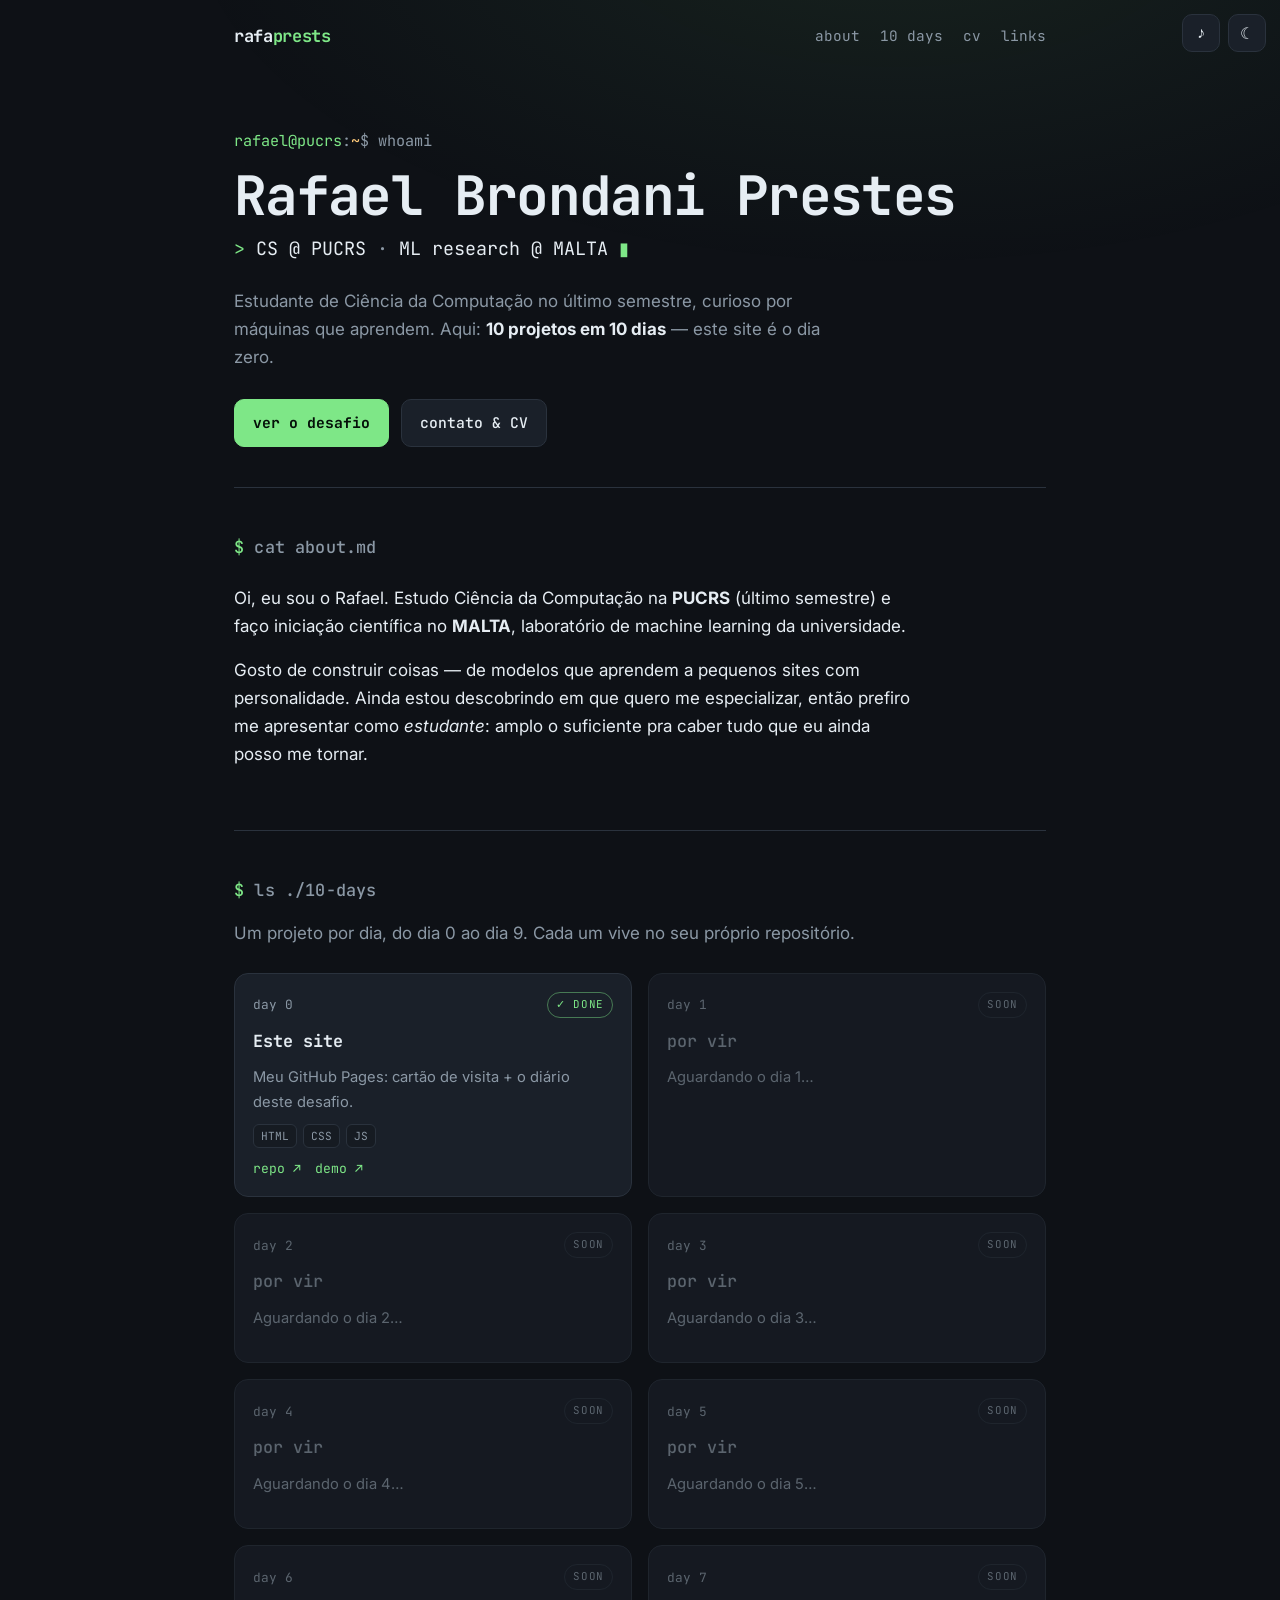
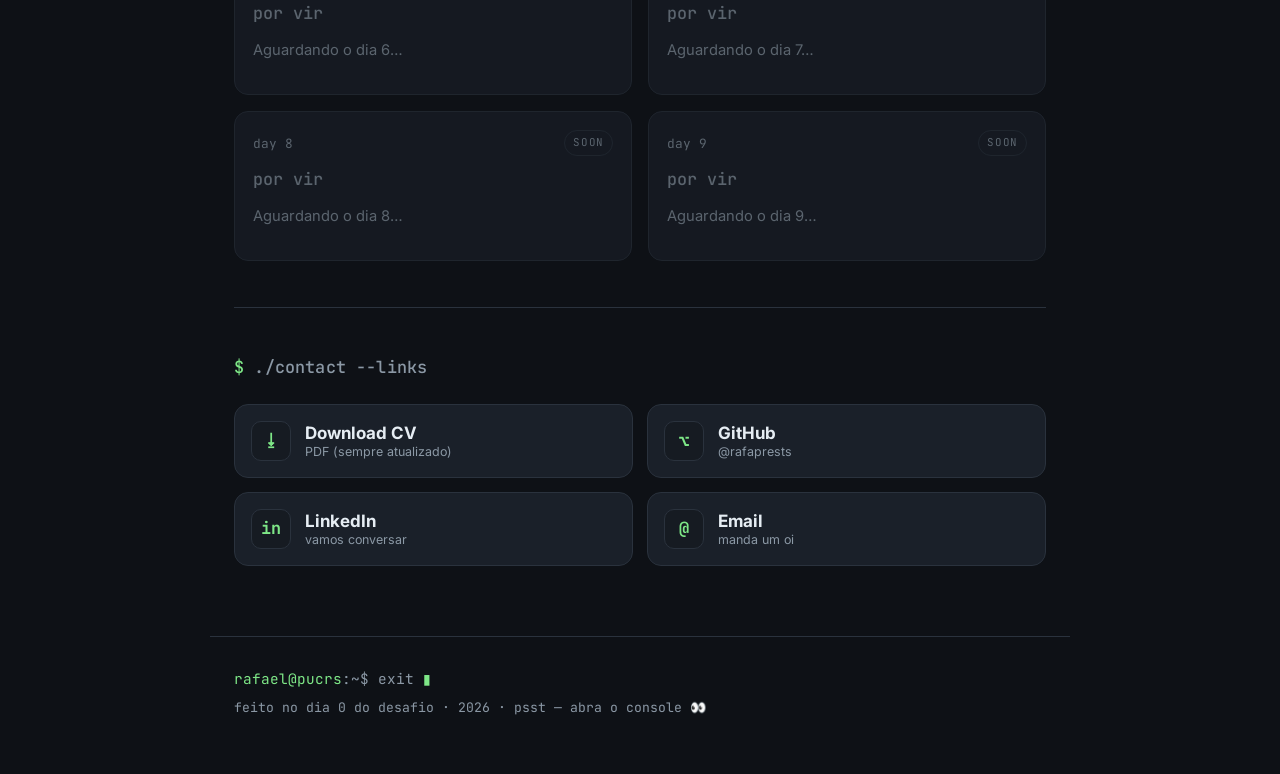
==== index.html @ 8d1d284e "Day 0: personal GitHub Pages site Terminal-cozy × editorial-minimal single-page site: hero, about, t" ====
<!doctype html>
<html lang="en" data-theme="dark">
<head>
  <meta charset="utf-8" />
  <meta name="viewport" content="width=device-width, initial-scale=1" />
  <title>Rafael Brondani Prestes</title>
  <meta name="description" content="Rafael Brondani Prestes — CS student @ PUCRS, ML research @ MALTA. 10 projects in 10 days." />
  <meta name="color-scheme" content="dark light" />

  <!-- Open Graph -->
  <meta property="og:title" content="Rafael Brondani Prestes" />
  <meta property="og:description" content="CS student @ PUCRS · ML research @ MALTA · 10 projects in 10 days." />
  <meta property="og:type" content="website" />

  <link rel="icon" href="assets/favicon.svg" type="image/svg+xml" />

  <!-- Fonts: mono for the terminal soul, Inter for editorial readability -->
  <link rel="preconnect" href="https://fonts.googleapis.com" />
  <link rel="preconnect" href="https://fonts.gstatic.com" crossorigin />
  <link href="https://fonts.googleapis.com/css2?family=Inter:wght@400;500;600&family=JetBrains+Mono:wght@400;500;700&display=swap" rel="stylesheet" />

  <link rel="stylesheet" href="styles.css" />
</head>
<body>
  <!-- floating controls -->
  <div class="controls" aria-hidden="false">
    <button id="sound-toggle" class="ctl" type="button" title="Toggle ambient sound" aria-pressed="false" aria-label="Toggle ambient sound">♪</button>
    <button id="theme-toggle" class="ctl" type="button" title="Toggle theme" aria-label="Toggle light/dark theme">☾</button>
  </div>

  <!-- cursor follower (JS-managed; hidden on touch / reduced-motion) -->
  <div id="cursor-pet" aria-hidden="true"></div>

  <a class="skip-link" href="#main">Skip to content</a>

  <header class="topbar">
    <a href="#top" class="brand">rafa<span class="accent">prests</span></a>
    <nav class="nav" aria-label="Primary">
      <a href="#about">about</a>
      <a href="#days">10&nbsp;days</a>
      <a href="#contact">cv</a>
      <a href="#contact">links</a>
    </nav>
  </header>

  <main id="main">
    <!-- HERO -->
    <section id="top" class="hero">
      <p class="prompt"><span class="accent">rafael@pucrs</span>:<span class="path">~</span>$ whoami</p>
      <h1 class="name">Rafael Brondani Prestes</h1>
      <p class="tagline">
        <span class="accent">&gt;</span> CS @ PUCRS <span class="dim">·</span> ML research @ MALTA
        <span class="caret" aria-hidden="true">▮</span>
      </p>
      <p class="hero-sub">
        Estudante de Ciência da Computação no último semestre, curioso por máquinas que
        aprendem. Aqui: <strong>10 projetos em 10 dias</strong> — este site é o dia zero.
      </p>
      <div class="hero-cta">
        <a class="btn btn-primary" href="#days">ver o desafio</a>
        <a class="btn" href="#contact">contato &amp; CV</a>
      </div>
    </section>

    <!-- ABOUT -->
    <section id="about" class="section">
      <h2 class="section-title"><span class="accent">$</span> cat about.md</h2>
      <div class="about">
        <p>
          Oi, eu sou o Rafael. Estudo Ciência da Computação na <strong>PUCRS</strong> (último
          semestre) e faço iniciação científica no <strong>MALTA</strong>, laboratório de
          machine learning da universidade.
        </p>
        <p>
          Gosto de construir coisas — de modelos que aprendem a pequenos sites com
          personalidade. Ainda estou descobrindo em que quero me especializar, então prefiro
          me apresentar como <em>estudante</em>: amplo o suficiente pra caber tudo que eu ainda
          posso me tornar.
        </p>
      </div>
    </section>

    <!-- 10 DAYS -->
    <section id="days" class="section">
      <h2 class="section-title"><span class="accent">$</span> ls ./10-days</h2>
      <p class="section-lead">
        Um projeto por dia, do dia 0 ao dia 9. Cada um vive no seu próprio repositório.
      </p>
      <ol id="projects-grid" class="grid" aria-label="10 days of projects"></ol>
    </section>

    <!-- CONTACT / CV -->
    <section id="contact" class="section">
      <h2 class="section-title"><span class="accent">$</span> ./contact --links</h2>
      <div class="contact">
        <a class="link-card" id="cv-link" href="#" target="_blank" rel="noopener">
          <span class="link-ico">⭳</span>
          <span class="link-text"><strong>Download CV</strong><small>PDF (sempre atualizado)</small></span>
        </a>
        <a class="link-card" href="https://github.com/rafaprests" target="_blank" rel="noopener">
          <span class="link-ico">⌥</span>
          <span class="link-text"><strong>GitHub</strong><small>@rafaprests</small></span>
        </a>
        <a class="link-card" id="linkedin-link" href="#" target="_blank" rel="noopener">
          <span class="link-ico">in</span>
          <span class="link-text"><strong>LinkedIn</strong><small>vamos conversar</small></span>
        </a>
        <a class="link-card" id="email-link" href="#">
          <span class="link-ico">@</span>
          <span class="link-text"><strong>Email</strong><small>manda um oi</small></span>
        </a>
      </div>
    </section>
  </main>

  <footer class="footer">
    <p><span class="accent">rafael@pucrs</span>:~$ <span class="dim">exit</span> <span class="caret" aria-hidden="true">▮</span></p>
    <p class="dim small">feito no dia 0 do desafio · <span id="year"></span> · psst — abra o console 👀</p>
  </footer>

  <audio id="ambient" loop preload="none">
    <!-- placeholder: coloque sua trilha em assets/ambient.mp3 -->
    <source src="assets/ambient.mp3" type="audio/mpeg" />
  </audio>

  <script src="projects.js"></script>
  <script src="main.js"></script>
</body>
</html>
---- styles.css ----
/* =========================================================================
   Rafael Brondani Prestes — personal site
   Direção: terminal cozy × editorial minimal
   ========================================================================= */

:root {
  /* dark theme (default) */
  --bg:        #0e1116;   /* charcoal, não preto puro */
  --bg-soft:   #161b22;
  --surface:   #1a2029;
  --border:    #2a323d;
  --text:      #e6edf3;
  --text-dim:  #8b98a5;
  --accent:    #7ee787;   /* verde terminal */
  --accent-2:  #ffca7a;   /* âmbar, usado com parcimônia */
  --shadow:    0 1px 0 rgba(255,255,255,.02), 0 12px 40px rgba(0,0,0,.35);

  --mono: "JetBrains Mono", ui-monospace, SFMono-Regular, Menlo, Consolas, monospace;
  --sans: "Inter", system-ui, -apple-system, Segoe UI, Roboto, sans-serif;

  --maxw: 860px;
  --radius: 14px;
}

:root[data-theme="light"] {
  --bg:        #f7f8f5;
  --bg-soft:   #ffffff;
  --surface:   #ffffff;
  --border:    #e3e6df;
  --text:      #1a2029;
  --text-dim:  #667085;
  --accent:    #1f9d55;
  --accent-2:  #b26a00;
  --shadow:    0 1px 0 rgba(0,0,0,.02), 0 10px 30px rgba(20,30,20,.08);
}

* { box-sizing: border-box; }

html { scroll-behavior: smooth; }

body {
  margin: 0;
  background: var(--bg);
  color: var(--text);
  font-family: var(--sans);
  font-size: 17px;
  line-height: 1.65;
  -webkit-font-smoothing: antialiased;
  text-rendering: optimizeLegibility;
  cursor: auto;
}

/* subtle scanline/grain vibe via radial glow, super soft */
body::before {
  content: "";
  position: fixed;
  inset: 0;
  pointer-events: none;
  background:
    radial-gradient(1200px 600px at 70% -10%, color-mix(in srgb, var(--accent) 8%, transparent), transparent 60%);
  z-index: 0;
}

a { color: inherit; text-decoration: none; }

.accent { color: var(--accent); }
.dim    { color: var(--text-dim); }
.small  { font-size: .82rem; }

/* ---------- skip link ---------- */
.skip-link {
  position: absolute; left: -9999px; top: 0;
  background: var(--accent); color: #041008;
  padding: .5rem .9rem; border-radius: 0 0 8px 0; z-index: 100;
  font-family: var(--mono); font-weight: 700;
}
.skip-link:focus { left: 0; }

/* ---------- floating controls ---------- */
.controls {
  position: fixed; top: 14px; right: 14px; z-index: 50;
  display: flex; gap: 8px;
}
.ctl {
  width: 38px; height: 38px;
  display: grid; place-items: center;
  background: var(--surface); color: var(--text);
  border: 1px solid var(--border); border-radius: 10px;
  font-size: 1rem; cursor: pointer;
  transition: transform .15s ease, border-color .15s ease, color .15s ease;
}
.ctl:hover { transform: translateY(-2px); border-color: var(--accent); color: var(--accent); }
.ctl[aria-pressed="true"] { color: var(--accent); border-color: var(--accent); }

/* ---------- cursor follower ---------- */
#cursor-pet {
  position: fixed; top: 0; left: 0; z-index: 40;
  pointer-events: none;
  font-family: var(--mono); font-weight: 700; font-size: 20px;
  color: var(--accent);
  transform: translate(-50%, -50%);
  opacity: 0;                 /* revealed by JS once it has a position */
  transition: opacity .3s ease;
  will-change: transform;
}
#cursor-pet::after { content: "▮"; animation: blink 1.05s steps(1) infinite; }

@keyframes blink { 50% { opacity: 0; } }

/* ---------- layout ---------- */
.topbar, main, .footer { position: relative; z-index: 1; }

.topbar {
  max-width: var(--maxw); margin: 0 auto;
  display: flex; align-items: center; justify-content: space-between;
  gap: 1rem; padding: 22px 24px;
}
.brand { font-family: var(--mono); font-weight: 700; letter-spacing: -.02em; }
.nav { display: flex; gap: 20px; font-family: var(--mono); font-size: .9rem; }
.nav a { color: var(--text-dim); transition: color .15s ease; }
.nav a:hover { color: var(--accent); }

main { max-width: var(--maxw); margin: 0 auto; padding: 0 24px; }

/* ---------- hero ---------- */
.hero { padding: 56px 0 40px; }
.prompt { font-family: var(--mono); color: var(--text-dim); margin: 0 0 14px; font-size: .95rem; }
.path { color: var(--accent-2); }
.name {
  font-family: var(--mono); font-weight: 700;
  font-size: clamp(2.1rem, 6vw, 3.4rem);
  line-height: 1.05; letter-spacing: -.03em; margin: 0 0 10px;
}
.tagline { font-family: var(--mono); font-size: clamp(1rem, 2.4vw, 1.15rem); margin: 0 0 22px; color: var(--text); }
.caret { color: var(--accent); animation: blink 1.05s steps(1) infinite; }
.hero-sub { max-width: 56ch; color: var(--text-dim); margin: 0 0 28px; }
.hero-sub strong { color: var(--text); }

.hero-cta { display: flex; gap: 12px; flex-wrap: wrap; }
.btn {
  font-family: var(--mono); font-size: .92rem; font-weight: 500;
  padding: 11px 18px; border-radius: 10px;
  border: 1px solid var(--border); background: var(--surface); color: var(--text);
  transition: transform .15s ease, border-color .15s ease, background .15s ease;
}
.btn:hover { transform: translateY(-2px); border-color: var(--accent); }
.btn-primary {
  background: var(--accent); color: #041008; border-color: var(--accent); font-weight: 700;
}
.btn-primary:hover { filter: brightness(1.05); }

/* ---------- sections ---------- */
.section { padding: 46px 0; border-top: 1px solid var(--border); }
.section-title {
  font-family: var(--mono); font-size: 1.05rem; font-weight: 500;
  color: var(--text-dim); margin: 0 0 22px; letter-spacing: .01em;
}
.section-lead { color: var(--text-dim); margin: -8px 0 26px; max-width: 60ch; }
.about { max-width: 62ch; }
.about p { margin: 0 0 16px; }
.about strong { color: var(--text); }

/* ---------- 10 days grid ---------- */
.grid {
  list-style: none; margin: 0; padding: 0;
  display: grid; gap: 16px;
  grid-template-columns: repeat(2, 1fr);
}
.card {
  background: var(--surface); border: 1px solid var(--border);
  border-radius: var(--radius); padding: 18px 18px 16px;
  display: flex; flex-direction: column; gap: 10px; min-height: 150px;
  transition: transform .18s ease, border-color .18s ease, box-shadow .18s ease;
}
.card:hover { transform: translateY(-3px); border-color: color-mix(in srgb, var(--accent) 60%, var(--border)); box-shadow: var(--shadow); }
.card.is-soon { opacity: .62; }

.card-head { display: flex; align-items: center; justify-content: space-between; gap: 8px; }
.card-day { font-family: var(--mono); font-size: .8rem; color: var(--text-dim); }
.badge {
  font-family: var(--mono); font-size: .68rem; text-transform: uppercase;
  letter-spacing: .06em; padding: 3px 8px; border-radius: 999px;
  border: 1px solid var(--border); color: var(--text-dim);
}
.badge.done { color: var(--accent);   border-color: color-mix(in srgb, var(--accent) 45%, transparent); }
.badge.wip  { color: var(--accent-2); border-color: color-mix(in srgb, var(--accent-2) 45%, transparent); }

.card-title { font-family: var(--mono); font-weight: 700; font-size: 1.05rem; margin: 0; }
.card-title.muted { color: var(--text-dim); font-weight: 500; }
.card-blurb { color: var(--text-dim); font-size: .92rem; margin: 0; flex: 1; }

.tags { display: flex; flex-wrap: wrap; gap: 6px; }
.tag { font-family: var(--mono); font-size: .7rem; color: var(--text-dim); background: var(--bg-soft); border: 1px solid var(--border); padding: 2px 7px; border-radius: 6px; }

.card-links { display: flex; gap: 14px; font-family: var(--mono); font-size: .82rem; }
.card-links a { color: var(--accent); }
.card-links a:hover { text-decoration: underline; }

/* ---------- contact ---------- */
.contact { display: grid; grid-template-columns: repeat(2, 1fr); gap: 14px; }
.link-card {
  display: flex; align-items: center; gap: 14px;
  background: var(--surface); border: 1px solid var(--border);
  border-radius: var(--radius); padding: 16px;
  transition: transform .16s ease, border-color .16s ease;
}
.link-card:hover { transform: translateY(-2px); border-color: var(--accent); }
.link-ico {
  width: 40px; height: 40px; flex: none; display: grid; place-items: center;
  font-family: var(--mono); font-weight: 700; font-size: 1.05rem;
  background: var(--bg-soft); border: 1px solid var(--border); border-radius: 10px;
  color: var(--accent);
}
.link-text { display: flex; flex-direction: column; line-height: 1.3; }
.link-text small { color: var(--text-dim); font-size: .78rem; }

/* ---------- footer ---------- */
.footer {
  max-width: var(--maxw); margin: 24px auto 0; padding: 30px 24px 50px;
  border-top: 1px solid var(--border);
  font-family: var(--mono); color: var(--text-dim); font-size: .9rem;
}
.footer p { margin: 0 0 6px; }

/* ---------- responsive ---------- */
@media (max-width: 640px) {
  body { font-size: 16px; }
  .nav { gap: 14px; }
  .grid, .contact { grid-template-columns: 1fr; }
  .topbar { padding: 18px; }
  main { padding: 0 18px; }
}

/* ---------- accessibility: reduced motion ---------- */
@media (prefers-reduced-motion: reduce) {
  html { scroll-behavior: auto; }
  *, *::before, *::after { animation: none !important; transition: none !important; }
  #cursor-pet { display: none !important; }
}

/* respect users focusing via keyboard */
:focus-visible { outline: 2px solid var(--accent); outline-offset: 3px; border-radius: 4px; }
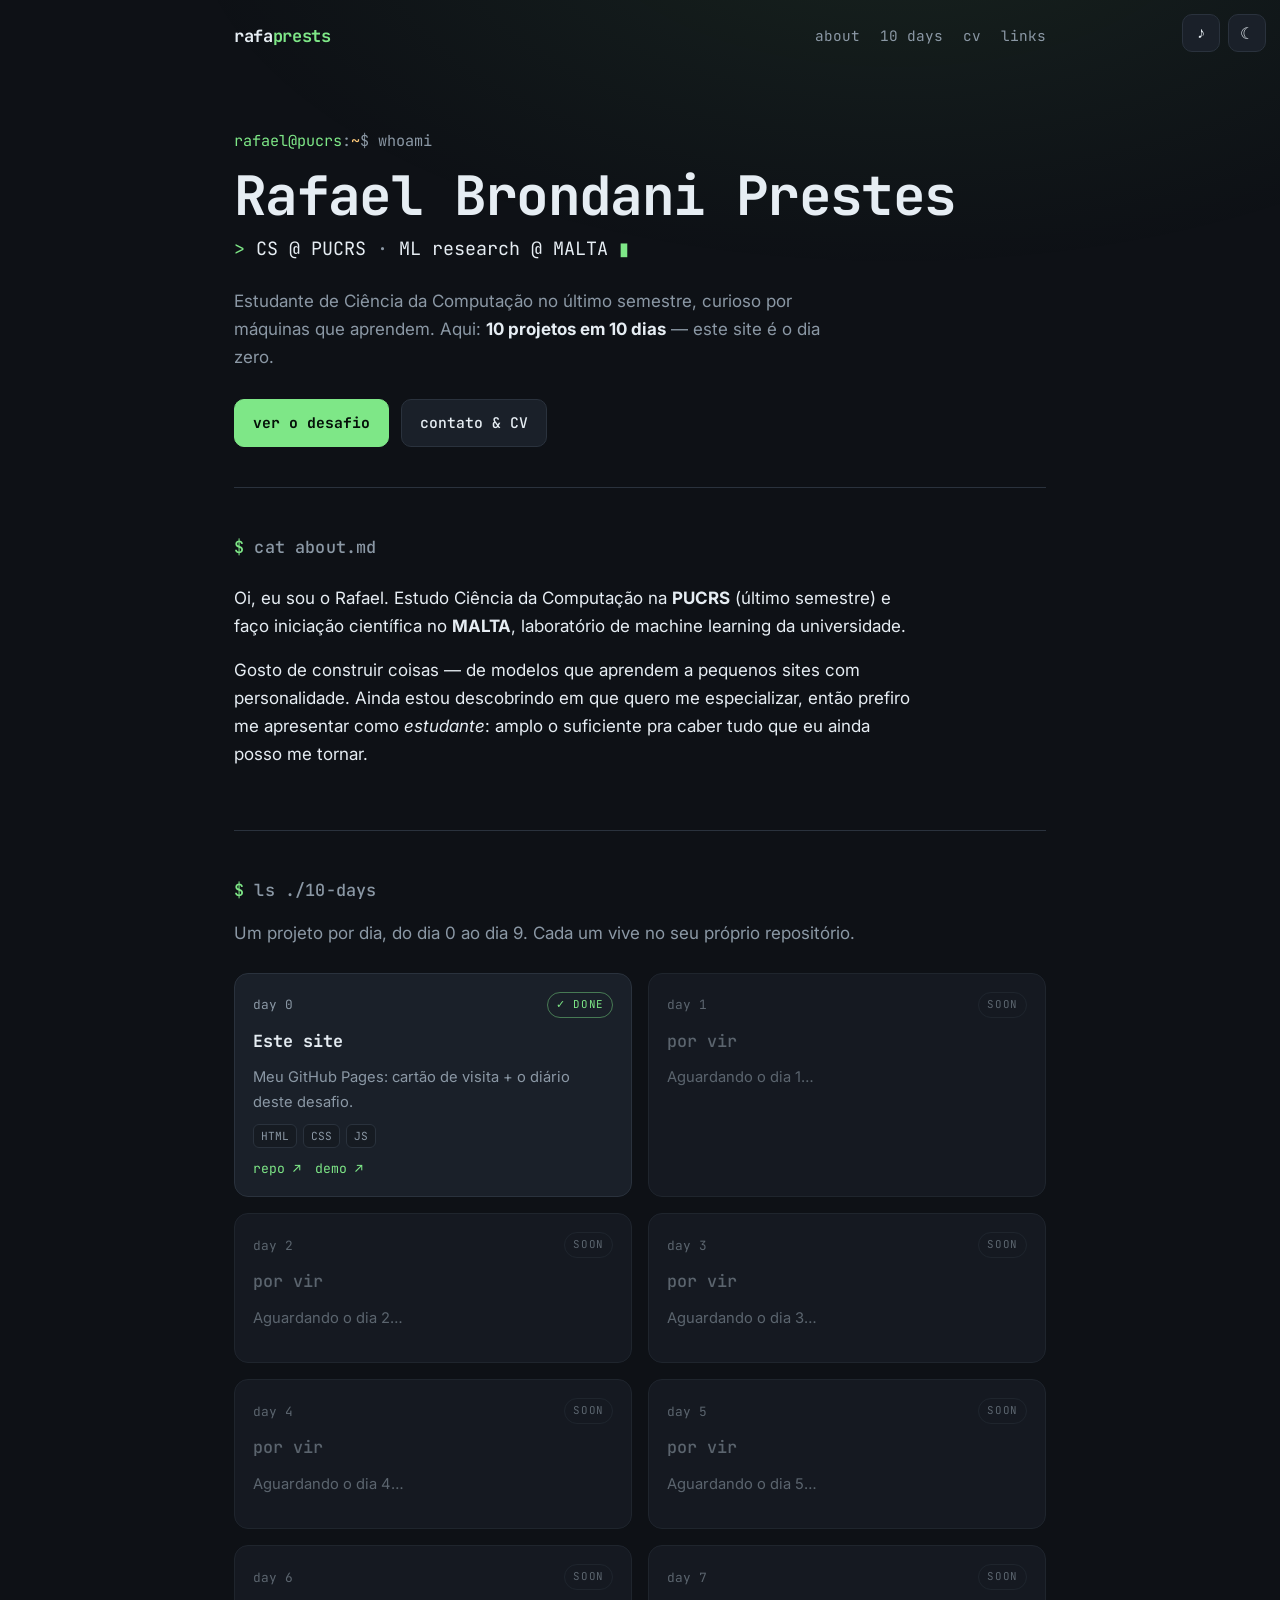
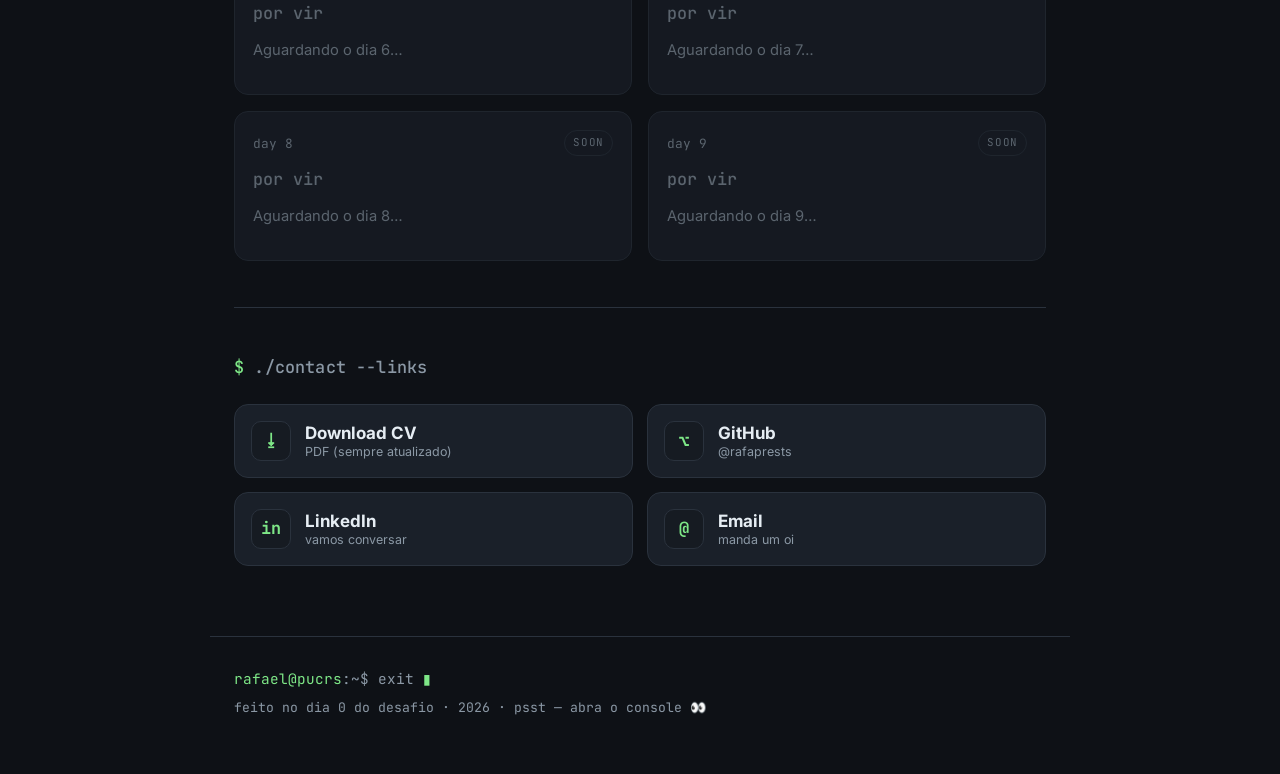
==== commit 1abce330: "Cursor follower: replace blinking caret with a dog that chases the cursor oneko-style: runs toward t" ====
--- a/index.html
+++ b/index.html
@@ -28,8 +28,8 @@
     <button id="theme-toggle" class="ctl" type="button" title="Toggle theme" aria-label="Toggle light/dark theme">☾</button>
   </div>
 
-  <!-- cursor follower (JS-managed; hidden on touch / reduced-motion) -->
-  <div id="cursor-pet" aria-hidden="true"></div>
+  <!-- cursor follower: um cachorrinho que corre atrás do mouse (JS-managed; hidden on touch / reduced-motion) -->
+  <div id="cursor-pet" aria-hidden="true"><span id="dog-flip"><span id="dog">🐕</span></span></div>
 
   <a class="skip-link" href="#main">Skip to content</a>
 
--- a/styles.css
+++ b/styles.css
@@ -96,16 +96,29 @@
 #cursor-pet {
   position: fixed; top: 0; left: 0; z-index: 40;
   pointer-events: none;
-  font-family: var(--mono); font-weight: 700; font-size: 20px;
-  color: var(--accent);
-  transform: translate(-50%, -50%);
   opacity: 0;                 /* revealed by JS once it has a position */
   transition: opacity .3s ease;
   will-change: transform;
 }
-#cursor-pet::after { content: "▮"; animation: blink 1.05s steps(1) infinite; }
+#dog-flip { display: block; }                    /* vira o cão na direção do movimento */
+#cursor-pet.right #dog-flip { transform: scaleX(-1); }
+#dog {
+  display: block; font-size: 28px; line-height: 1;
+  transform-origin: center bottom;
+  filter: drop-shadow(0 2px 3px rgba(0,0,0,.35));
+}
+#cursor-pet.run  #dog { animation: dog-run .3s ease-in-out infinite; }
+#cursor-pet.sleep #dog { animation: dog-sleep 2.4s ease-in-out infinite; }
 
 @keyframes blink { 50% { opacity: 0; } }
+@keyframes dog-run {
+  0%,100% { transform: translateY(0)   rotate(-5deg); }
+  50%     { transform: translateY(-4px) rotate(5deg); }
+}
+@keyframes dog-sleep {
+  0%,100% { transform: translateY(0); }
+  50%     { transform: translateY(-3px); }
+}
 
 /* ---------- layout ---------- */
 .topbar, main, .footer { position: relative; z-index: 1; }
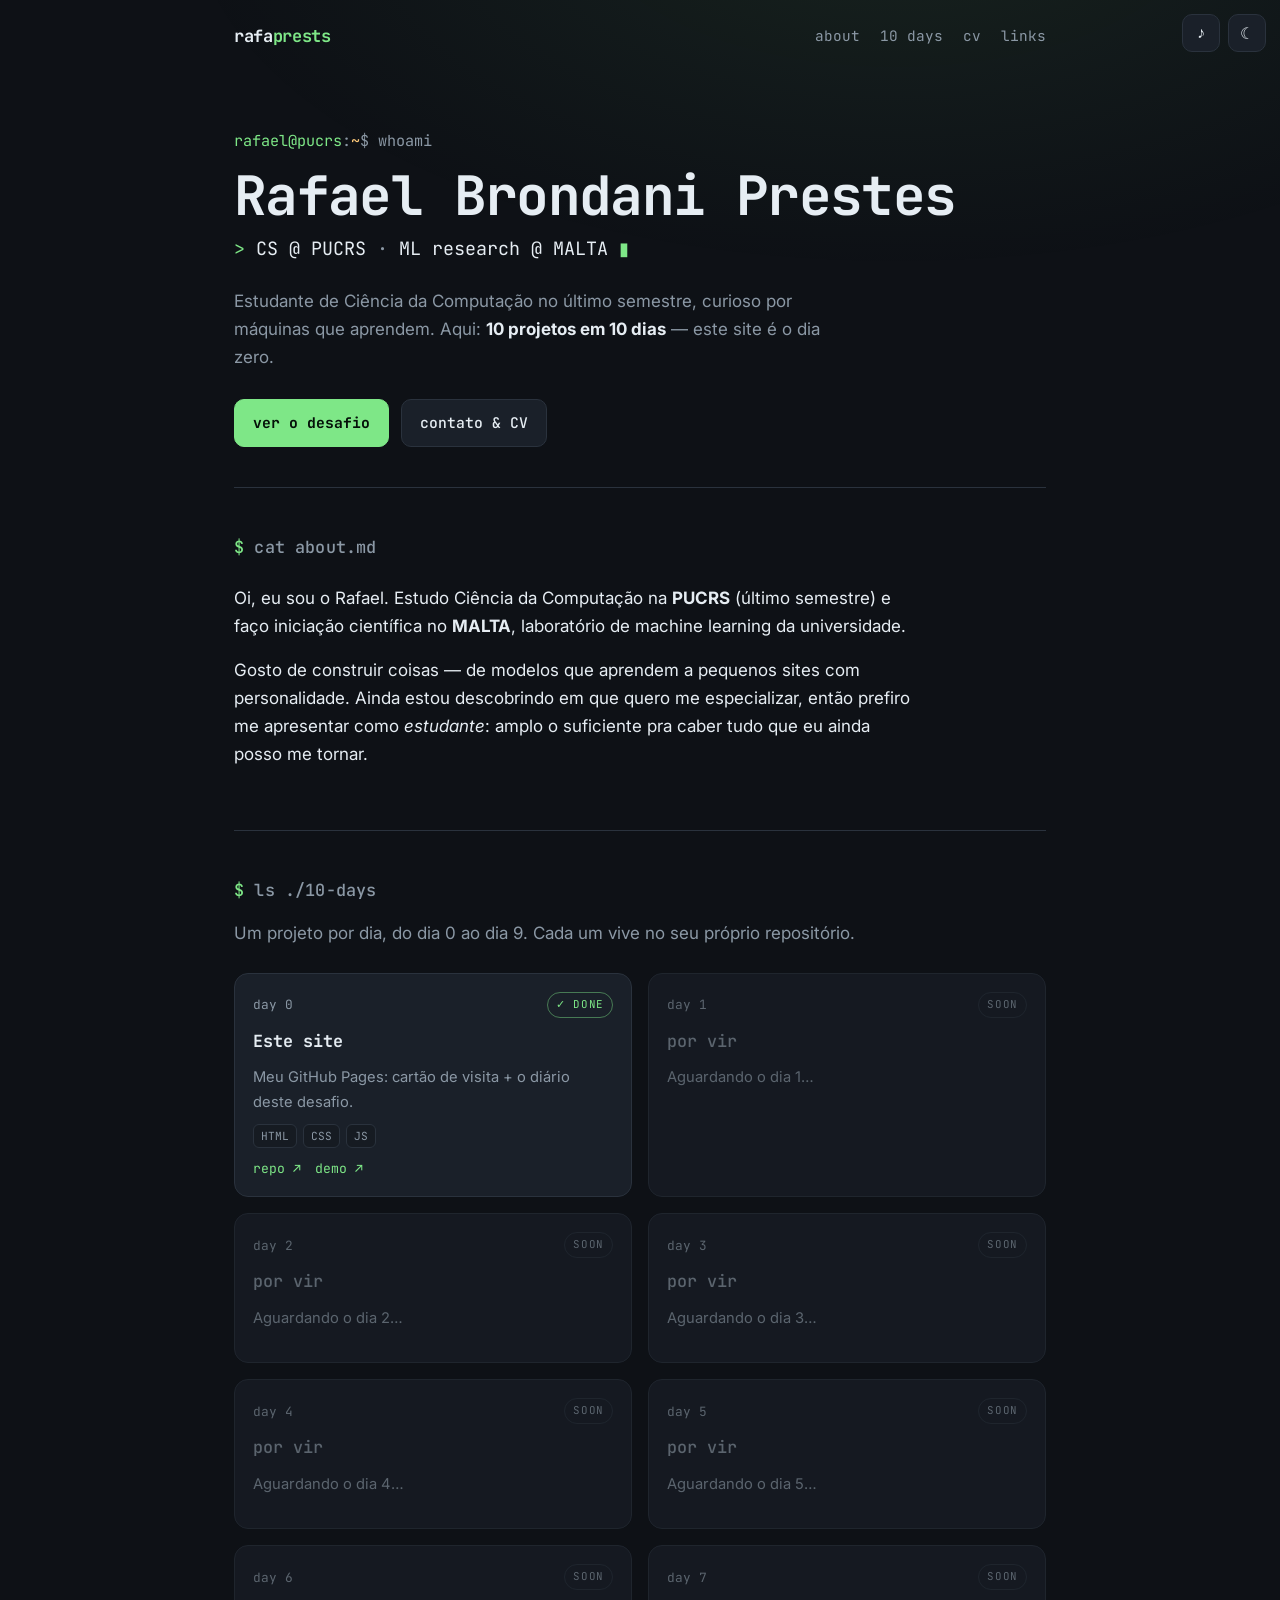
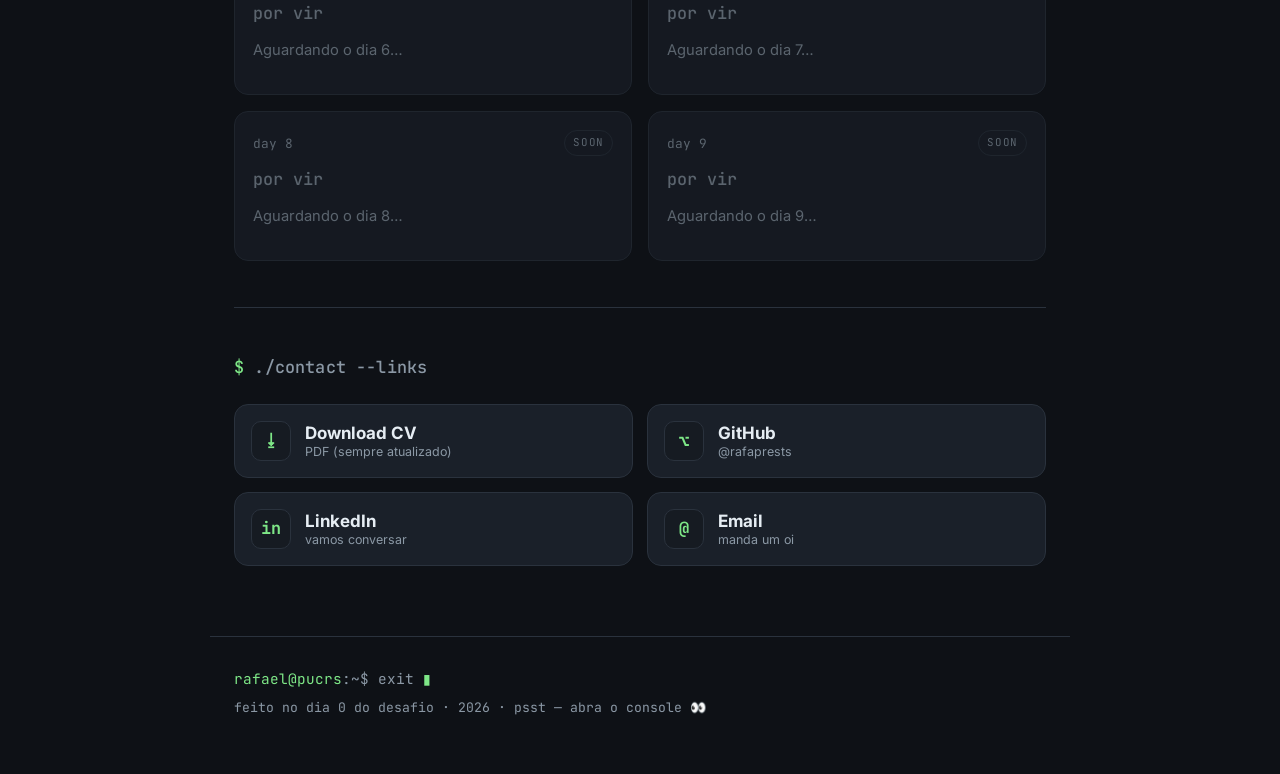
==== commit 9fb9ad88: "Cursor follower: use real oneko sprite instead of emoji Emoji glyphs don't render without a color-em" ====
--- a/index.html
+++ b/index.html
@@ -28,8 +28,8 @@
     <button id="theme-toggle" class="ctl" type="button" title="Toggle theme" aria-label="Toggle light/dark theme">☾</button>
   </div>
 
-  <!-- cursor follower: um cachorrinho que corre atrás do mouse (JS-managed; hidden on touch / reduced-motion) -->
-  <div id="cursor-pet" aria-hidden="true"><span id="dog-flip"><span id="dog">🐕</span></span></div>
+  <!-- cursor follower: oneko (gatinho de pixel art que persegue o mouse). Sprite self-hosted. -->
+  <!-- respeita prefers-reduced-motion por conta própria. Ver oneko.js. -->
 
   <a class="skip-link" href="#main">Skip to content</a>
 
@@ -125,5 +125,7 @@
 
   <script src="projects.js"></script>
   <script src="main.js"></script>
+  <!-- oneko: gatinho que persegue o cursor. data-cat aponta pro sprite local. -->
+  <script src="oneko.js" data-cat="assets/oneko.gif"></script>
 </body>
 </html>
--- a/styles.css
+++ b/styles.css
@@ -92,33 +92,11 @@
 .ctl:hover { transform: translateY(-2px); border-color: var(--accent); color: var(--accent); }
 .ctl[aria-pressed="true"] { color: var(--accent); border-color: var(--accent); }
 
-/* ---------- cursor follower ---------- */
-#cursor-pet {
-  position: fixed; top: 0; left: 0; z-index: 40;
-  pointer-events: none;
-  opacity: 0;                 /* revealed by JS once it has a position */
-  transition: opacity .3s ease;
-  will-change: transform;
-}
-#dog-flip { display: block; }                    /* vira o cão na direção do movimento */
-#cursor-pet.right #dog-flip { transform: scaleX(-1); }
-#dog {
-  display: block; font-size: 28px; line-height: 1;
-  transform-origin: center bottom;
-  filter: drop-shadow(0 2px 3px rgba(0,0,0,.35));
-}
-#cursor-pet.run  #dog { animation: dog-run .3s ease-in-out infinite; }
-#cursor-pet.sleep #dog { animation: dog-sleep 2.4s ease-in-out infinite; }
+/* ---------- cursor follower (oneko) ---------- */
+/* O elemento #oneko é criado pelo próprio oneko.js; só garantimos o rendering. */
+#oneko { image-rendering: pixelated; }
 
 @keyframes blink { 50% { opacity: 0; } }
-@keyframes dog-run {
-  0%,100% { transform: translateY(0)   rotate(-5deg); }
-  50%     { transform: translateY(-4px) rotate(5deg); }
-}
-@keyframes dog-sleep {
-  0%,100% { transform: translateY(0); }
-  50%     { transform: translateY(-3px); }
-}
 
 /* ---------- layout ---------- */
 .topbar, main, .footer { position: relative; z-index: 1; }
@@ -248,7 +226,7 @@
 @media (prefers-reduced-motion: reduce) {
   html { scroll-behavior: auto; }
   *, *::before, *::after { animation: none !important; transition: none !important; }
-  #cursor-pet { display: none !important; }
+  #oneko { display: none !important; }
 }
 
 /* respect users focusing via keyboard */
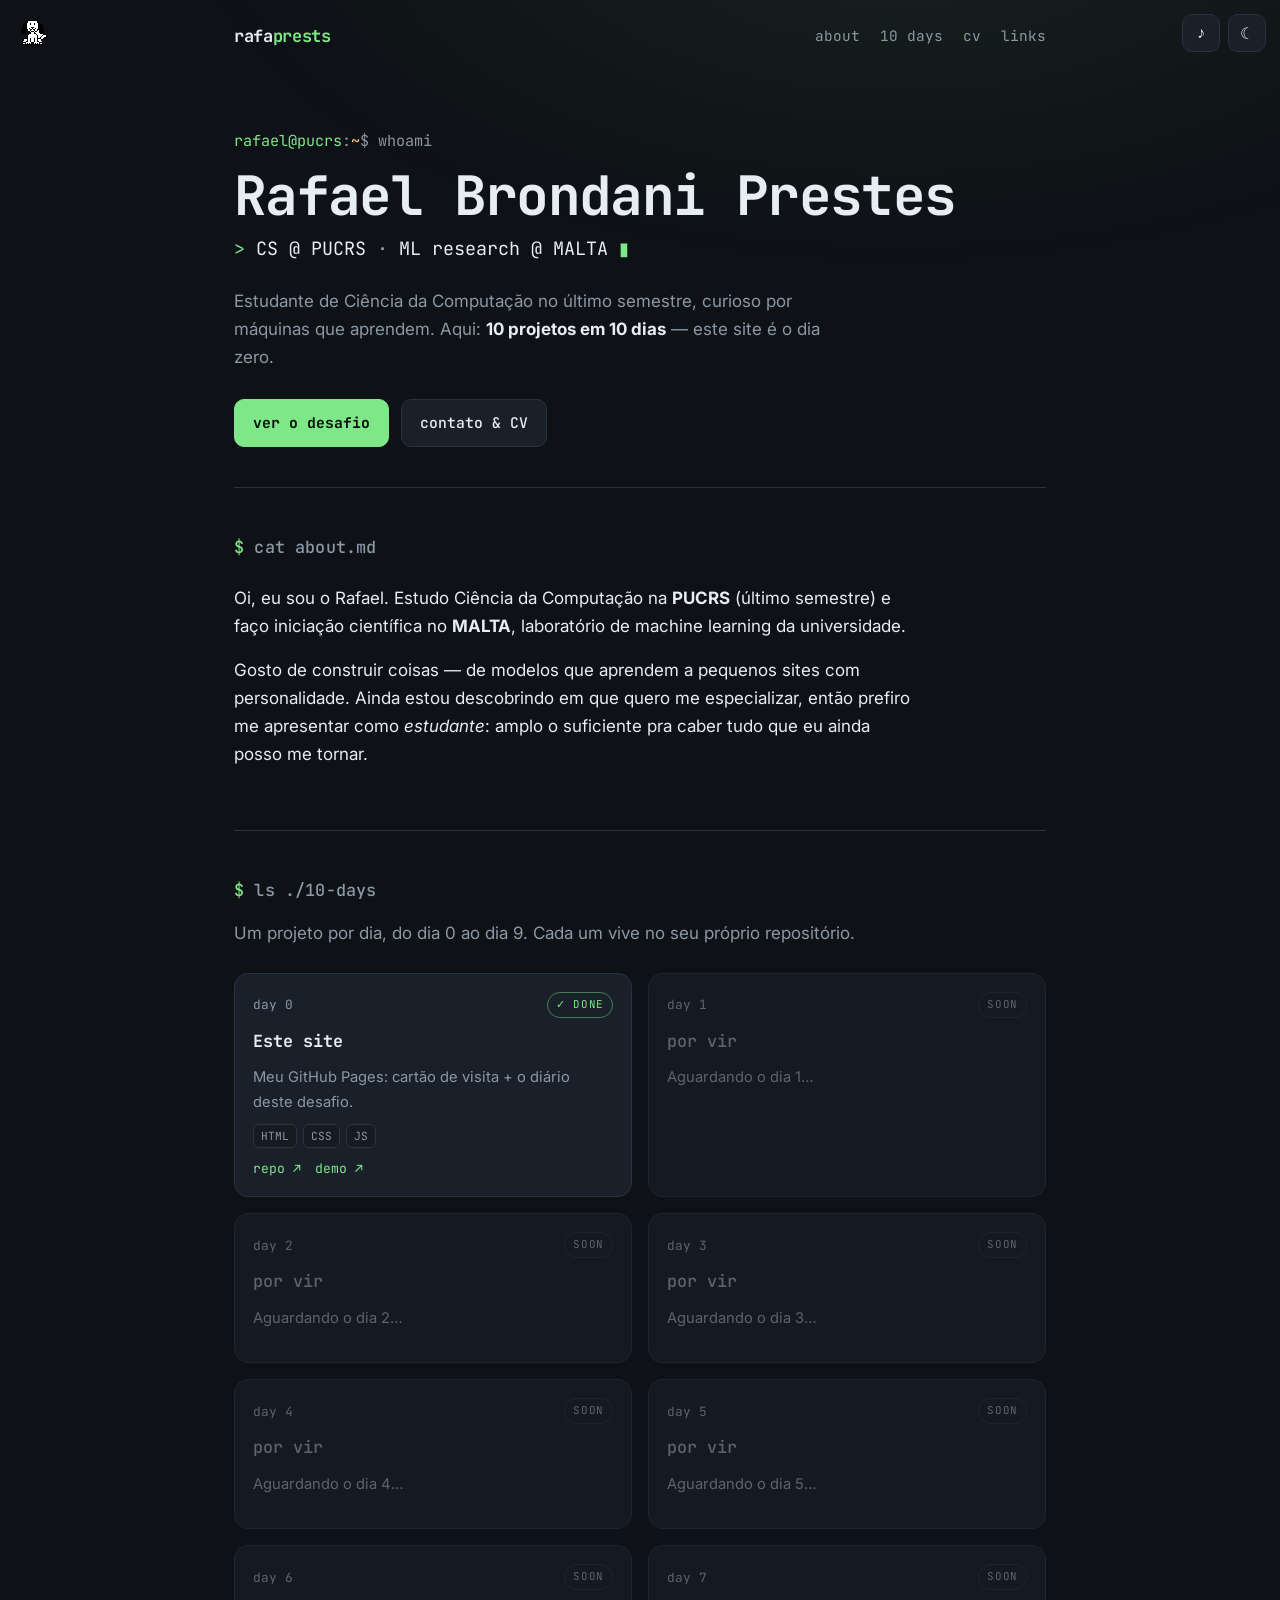
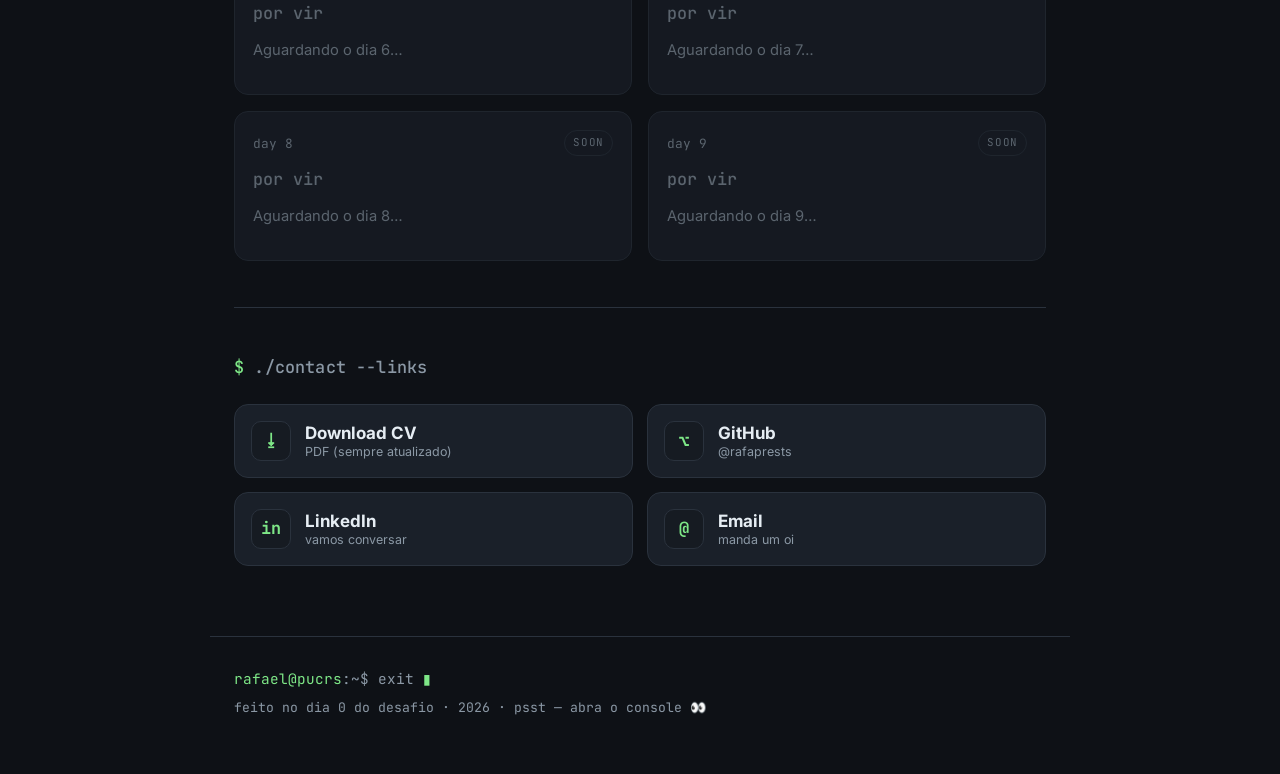
==== commit ffc97c98: "oneko: switch to a dog sprite + always show it - Root cause the pet was invisible: official oneko.js" ====
--- a/index.html
+++ b/index.html
@@ -28,8 +28,7 @@
     <button id="theme-toggle" class="ctl" type="button" title="Toggle theme" aria-label="Toggle light/dark theme">☾</button>
   </div>
 
-  <!-- cursor follower: oneko (gatinho de pixel art que persegue o mouse). Sprite self-hosted. -->
-  <!-- respeita prefers-reduced-motion por conta própria. Ver oneko.js. -->
+  <!-- cursor follower: oneko (cachorrinho de pixel art que persegue o mouse). Sprite self-hosted. Ver oneko.js. -->
 
   <a class="skip-link" href="#main">Skip to content</a>
 
@@ -125,7 +124,7 @@
 
   <script src="projects.js"></script>
   <script src="main.js"></script>
-  <!-- oneko: gatinho que persegue o cursor. data-cat aponta pro sprite local. -->
-  <script src="oneko.js" data-cat="assets/oneko.gif"></script>
+  <!-- oneko: cachorrinho (Snoopy) que persegue o cursor. data-cat aponta pro sprite local. -->
+  <script src="oneko.js" data-cat="assets/dog.png"></script>
 </body>
 </html>
--- a/styles.css
+++ b/styles.css
@@ -223,10 +223,11 @@
 }
 
 /* ---------- accessibility: reduced motion ---------- */
+/* O pet (oneko) é movido por JS, não por CSS, então continua funcionando aqui —
+   é intencional, pois o dono do site quer o cachorrinho sempre visível. */
 @media (prefers-reduced-motion: reduce) {
   html { scroll-behavior: auto; }
   *, *::before, *::after { animation: none !important; transition: none !important; }
-  #oneko { display: none !important; }
 }
 
 /* respect users focusing via keyboard */
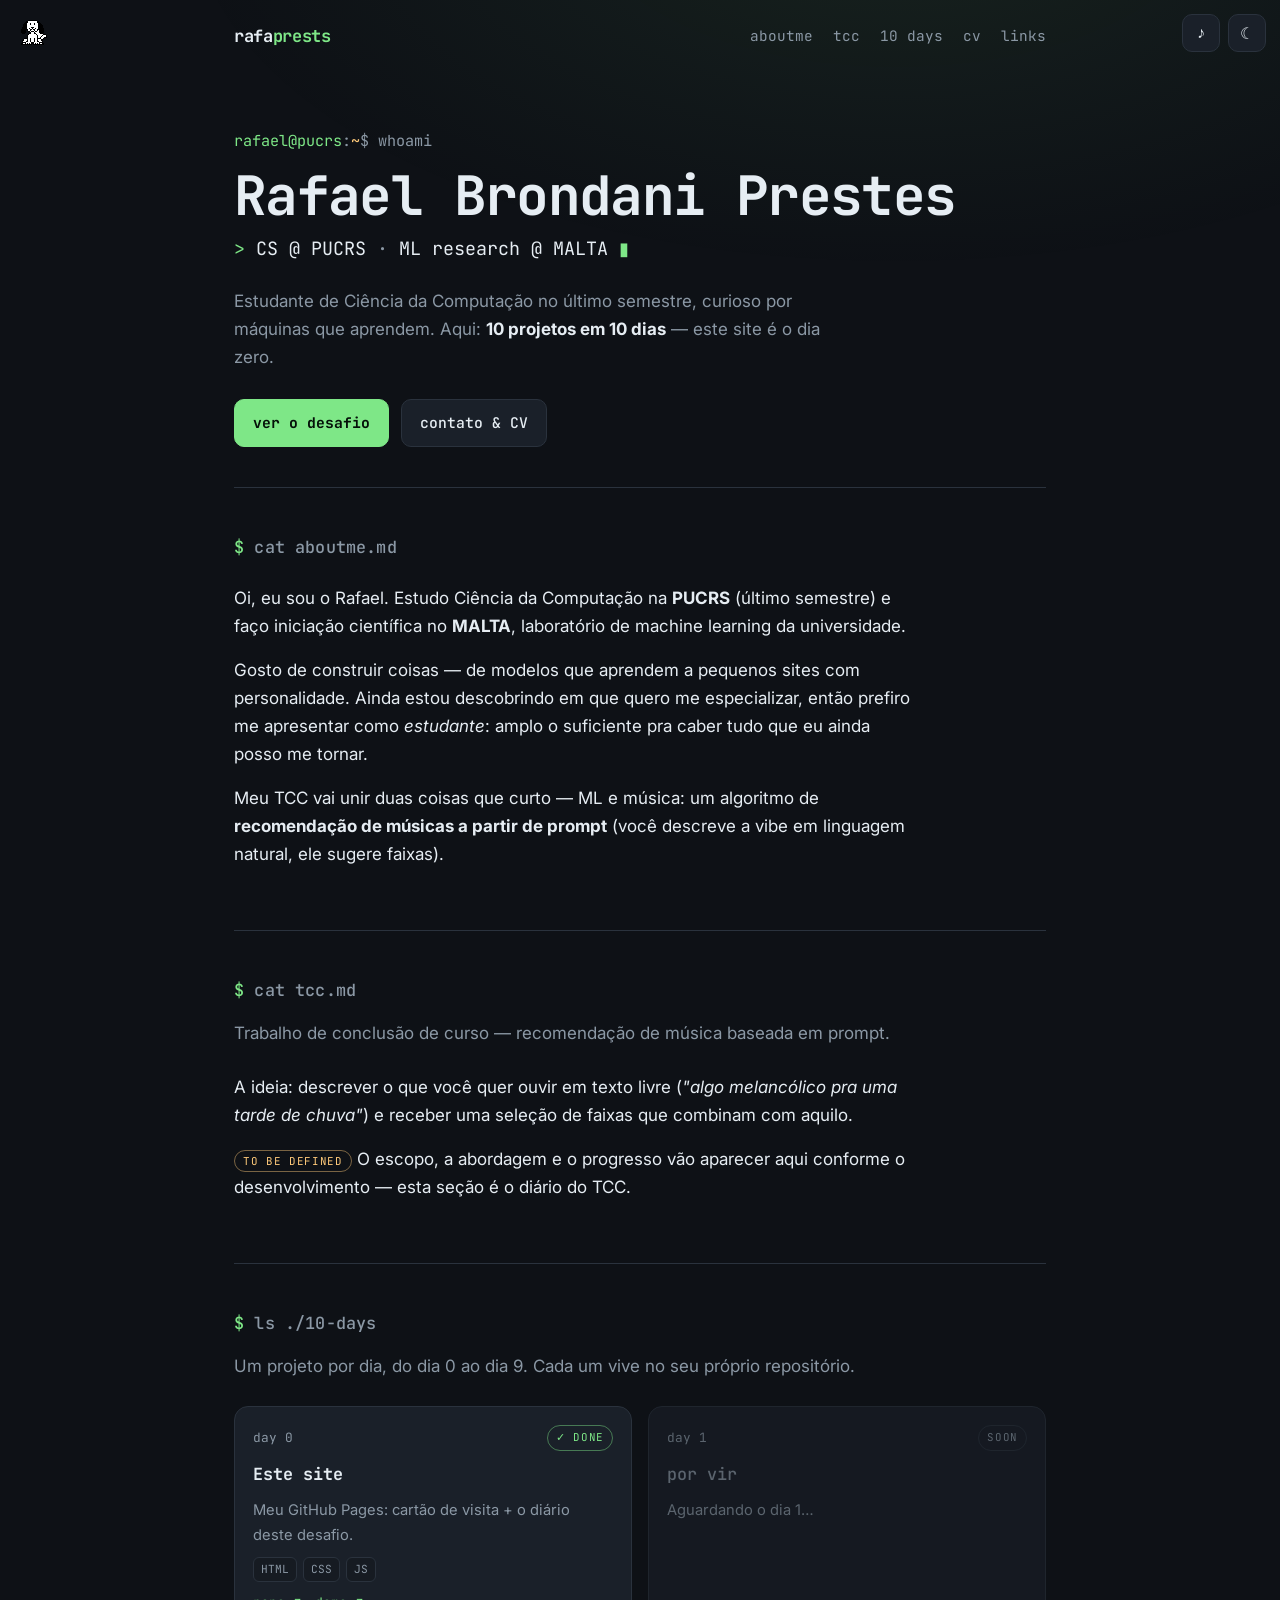
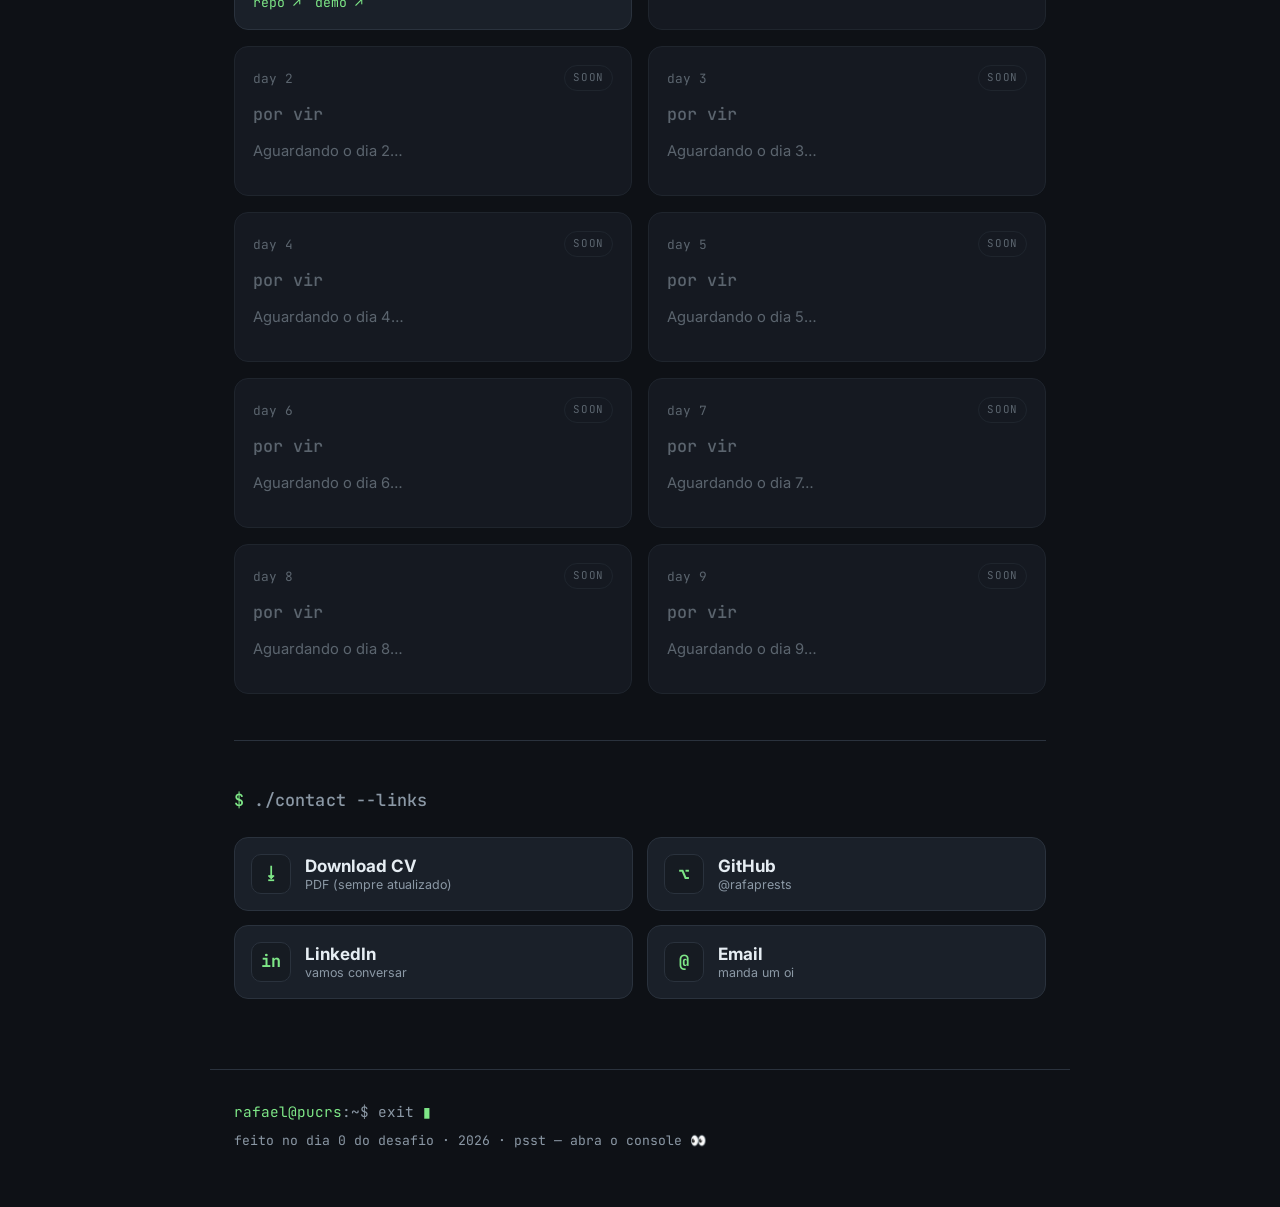
==== commit 2397d98e: "Rename About to aboutme; add TCC section and mention - Section/nav "about" -> "aboutme" (id, title, " ====
--- a/index.html
+++ b/index.html
@@ -35,7 +35,8 @@
   <header class="topbar">
     <a href="#top" class="brand">rafa<span class="accent">prests</span></a>
     <nav class="nav" aria-label="Primary">
-      <a href="#about">about</a>
+      <a href="#aboutme">aboutme</a>
+      <a href="#tcc">tcc</a>
       <a href="#days">10&nbsp;days</a>
       <a href="#contact">cv</a>
       <a href="#contact">links</a>
@@ -61,9 +62,9 @@
       </div>
     </section>
 
-    <!-- ABOUT -->
-    <section id="about" class="section">
-      <h2 class="section-title"><span class="accent">$</span> cat about.md</h2>
+    <!-- ABOUT ME -->
+    <section id="aboutme" class="section">
+      <h2 class="section-title"><span class="accent">$</span> cat aboutme.md</h2>
       <div class="about">
         <p>
           Oi, eu sou o Rafael. Estudo Ciência da Computação na <strong>PUCRS</strong> (último
@@ -75,6 +76,30 @@
           personalidade. Ainda estou descobrindo em que quero me especializar, então prefiro
           me apresentar como <em>estudante</em>: amplo o suficiente pra caber tudo que eu ainda
           posso me tornar.
+        </p>
+        <p>
+          Meu <a href="#tcc">TCC</a> vai unir duas coisas que curto — ML e música: um algoritmo
+          de <strong>recomendação de músicas a partir de prompt</strong> (você descreve a vibe
+          em linguagem natural, ele sugere faixas).
+        </p>
+      </div>
+    </section>
+
+    <!-- TCC -->
+    <section id="tcc" class="section">
+      <h2 class="section-title"><span class="accent">$</span> cat tcc.md</h2>
+      <p class="section-lead">
+        Trabalho de conclusão de curso — recomendação de música baseada em prompt.
+      </p>
+      <div class="about">
+        <p>
+          A ideia: descrever o que você quer ouvir em texto livre (<em>"algo melancólico pra
+          uma tarde de chuva"</em>) e receber uma seleção de faixas que combinam com aquilo.
+        </p>
+        <p>
+          <span class="badge wip">to be defined</span>
+          O escopo, a abordagem e o progresso vão aparecer aqui conforme o desenvolvimento —
+          esta seção é o diário do TCC.
         </p>
       </div>
     </section>
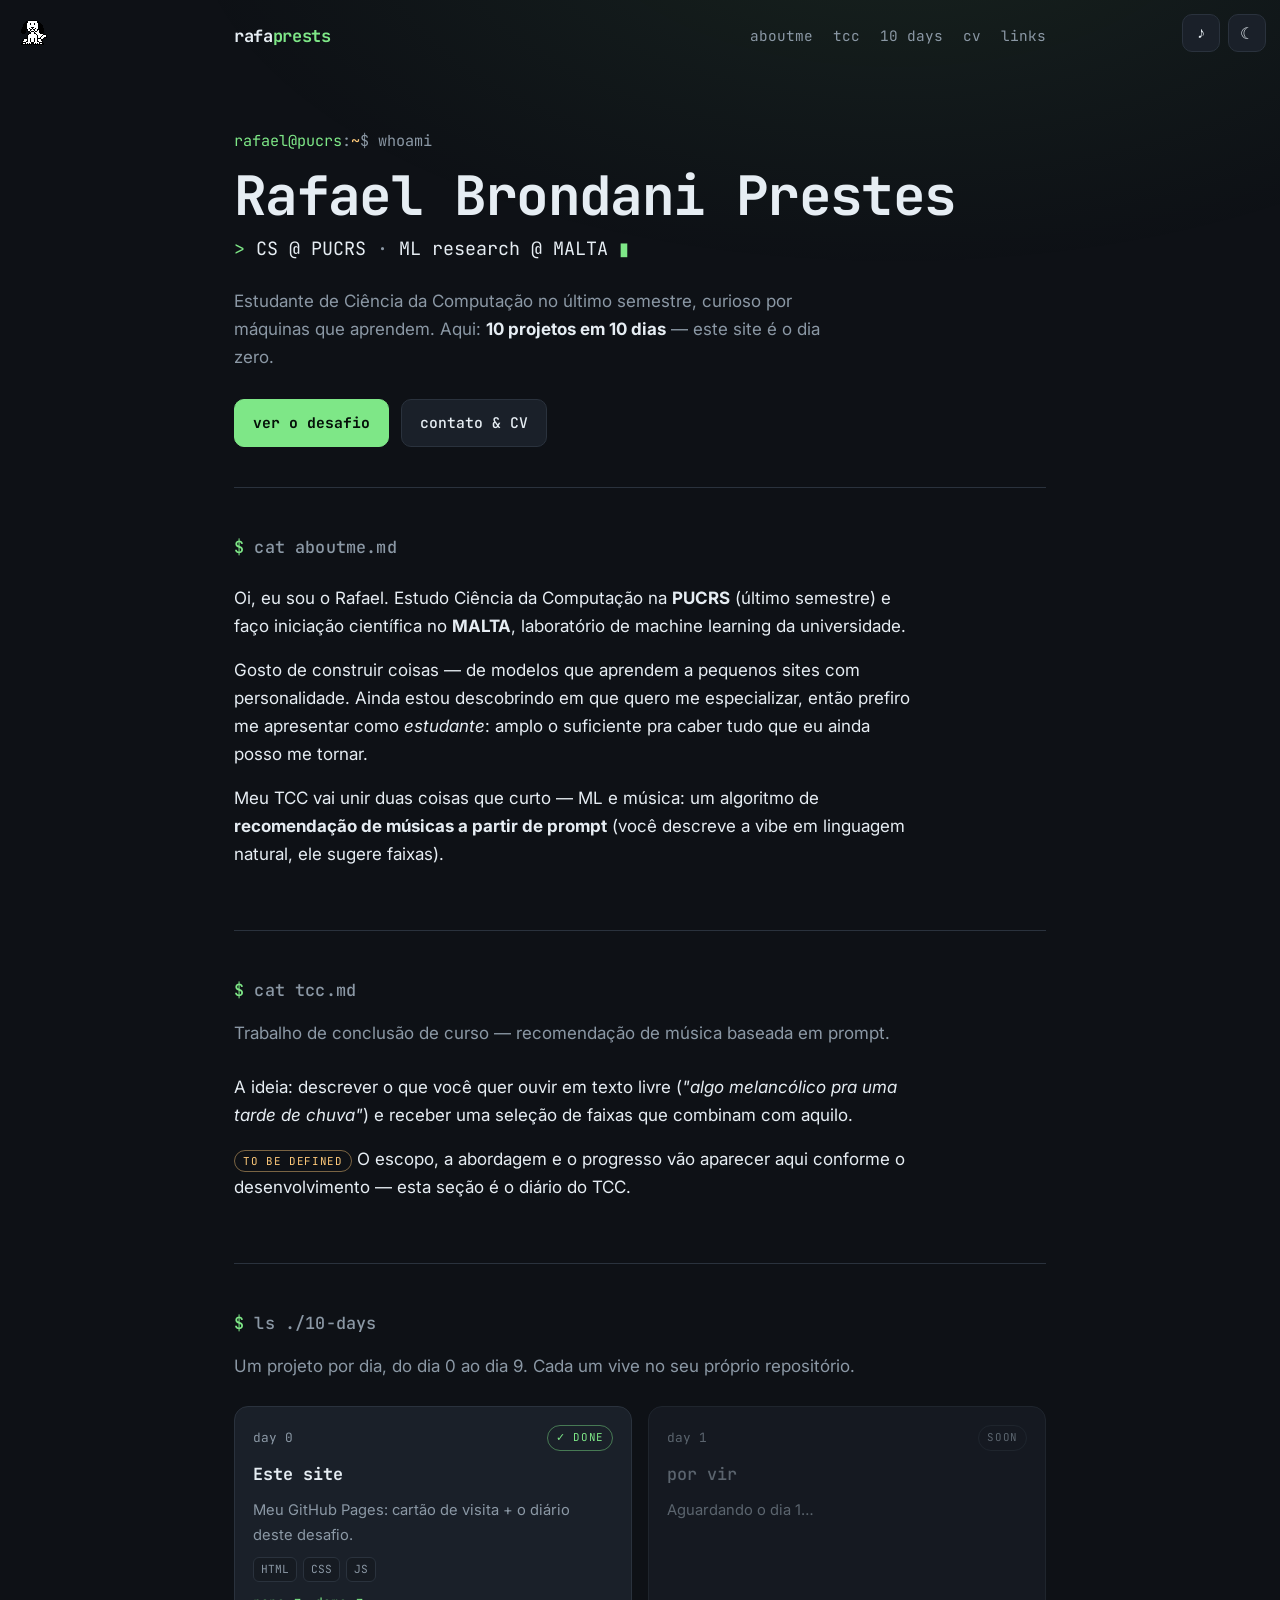
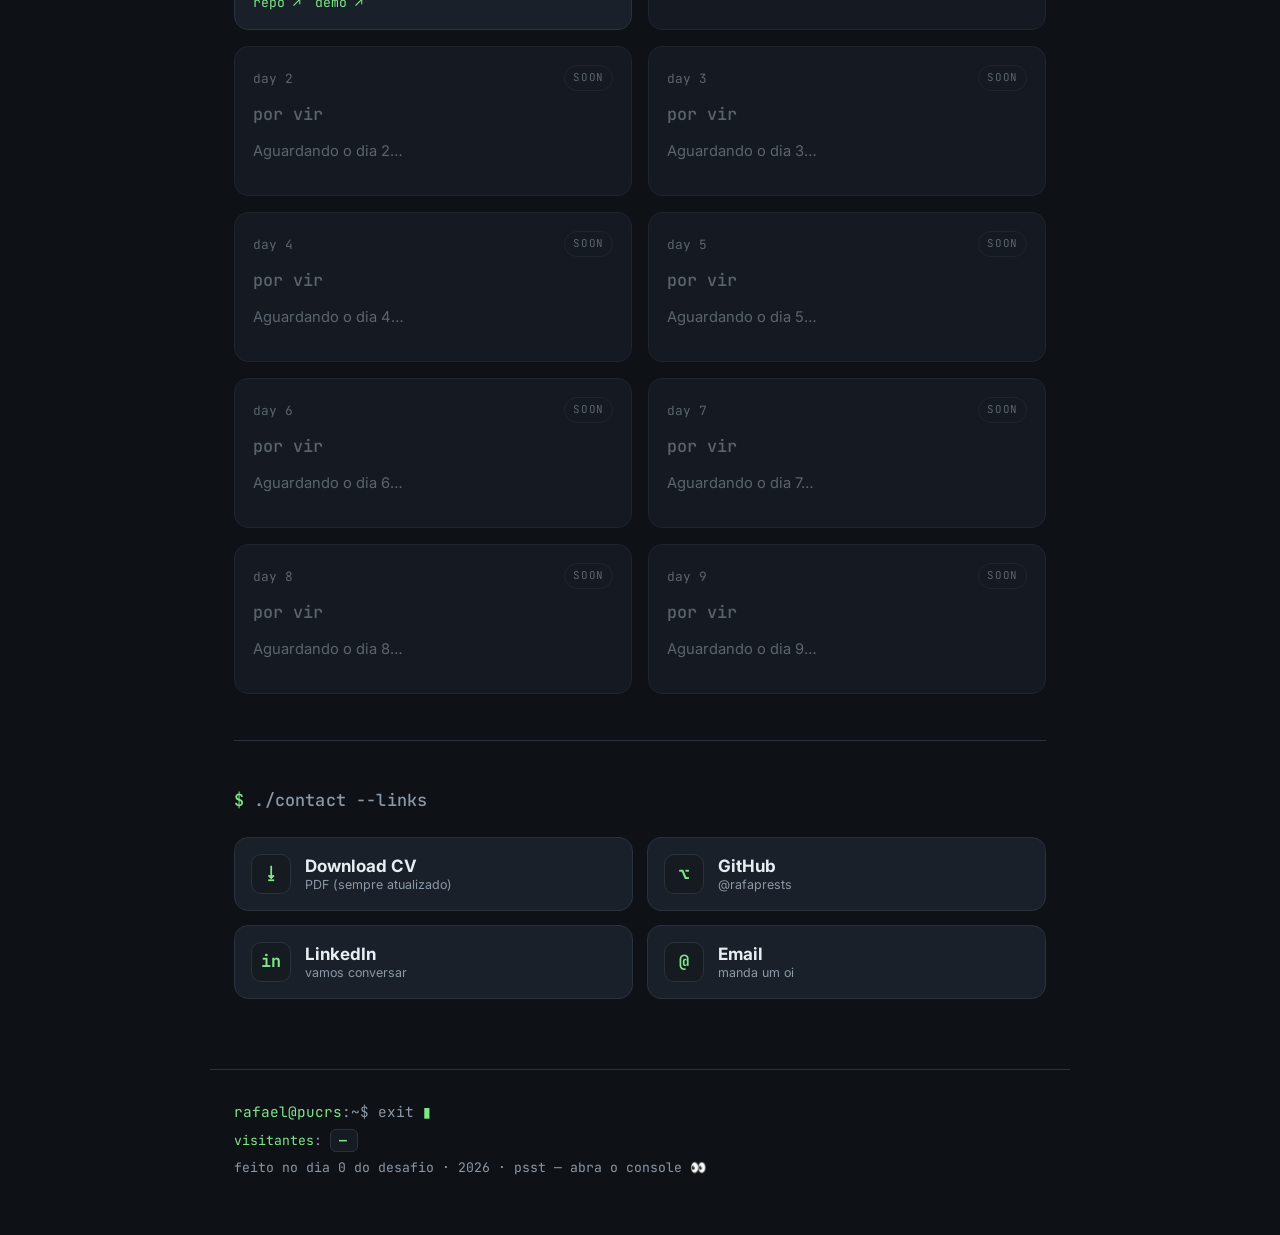
==== commit 637852e5: "Add visitor counter in footer (Abacus API) Static-site-friendly hit counter via abacus.jasoncameron." ====
--- a/index.html
+++ b/index.html
@@ -139,6 +139,10 @@
 
   <footer class="footer">
     <p><span class="accent">rafael@pucrs</span>:~$ <span class="dim">exit</span> <span class="caret" aria-hidden="true">▮</span></p>
+    <p class="small">
+      <span class="accent">visitantes</span>:
+      <span id="hitcount" class="hitcount" title="visitas ao site">······</span>
+    </p>
     <p class="dim small">feito no dia 0 do desafio · <span id="year"></span> · psst — abra o console 👀</p>
   </footer>
 
--- a/styles.css
+++ b/styles.css
@@ -212,6 +212,11 @@
   font-family: var(--mono); color: var(--text-dim); font-size: .9rem;
 }
 .footer p { margin: 0 0 6px; }
+.hitcount {
+  font-weight: 700; color: var(--accent);
+  background: var(--bg-soft); border: 1px solid var(--border);
+  padding: 2px 8px; border-radius: 6px; letter-spacing: .14em;
+}
 
 /* ---------- responsive ---------- */
 @media (max-width: 640px) {
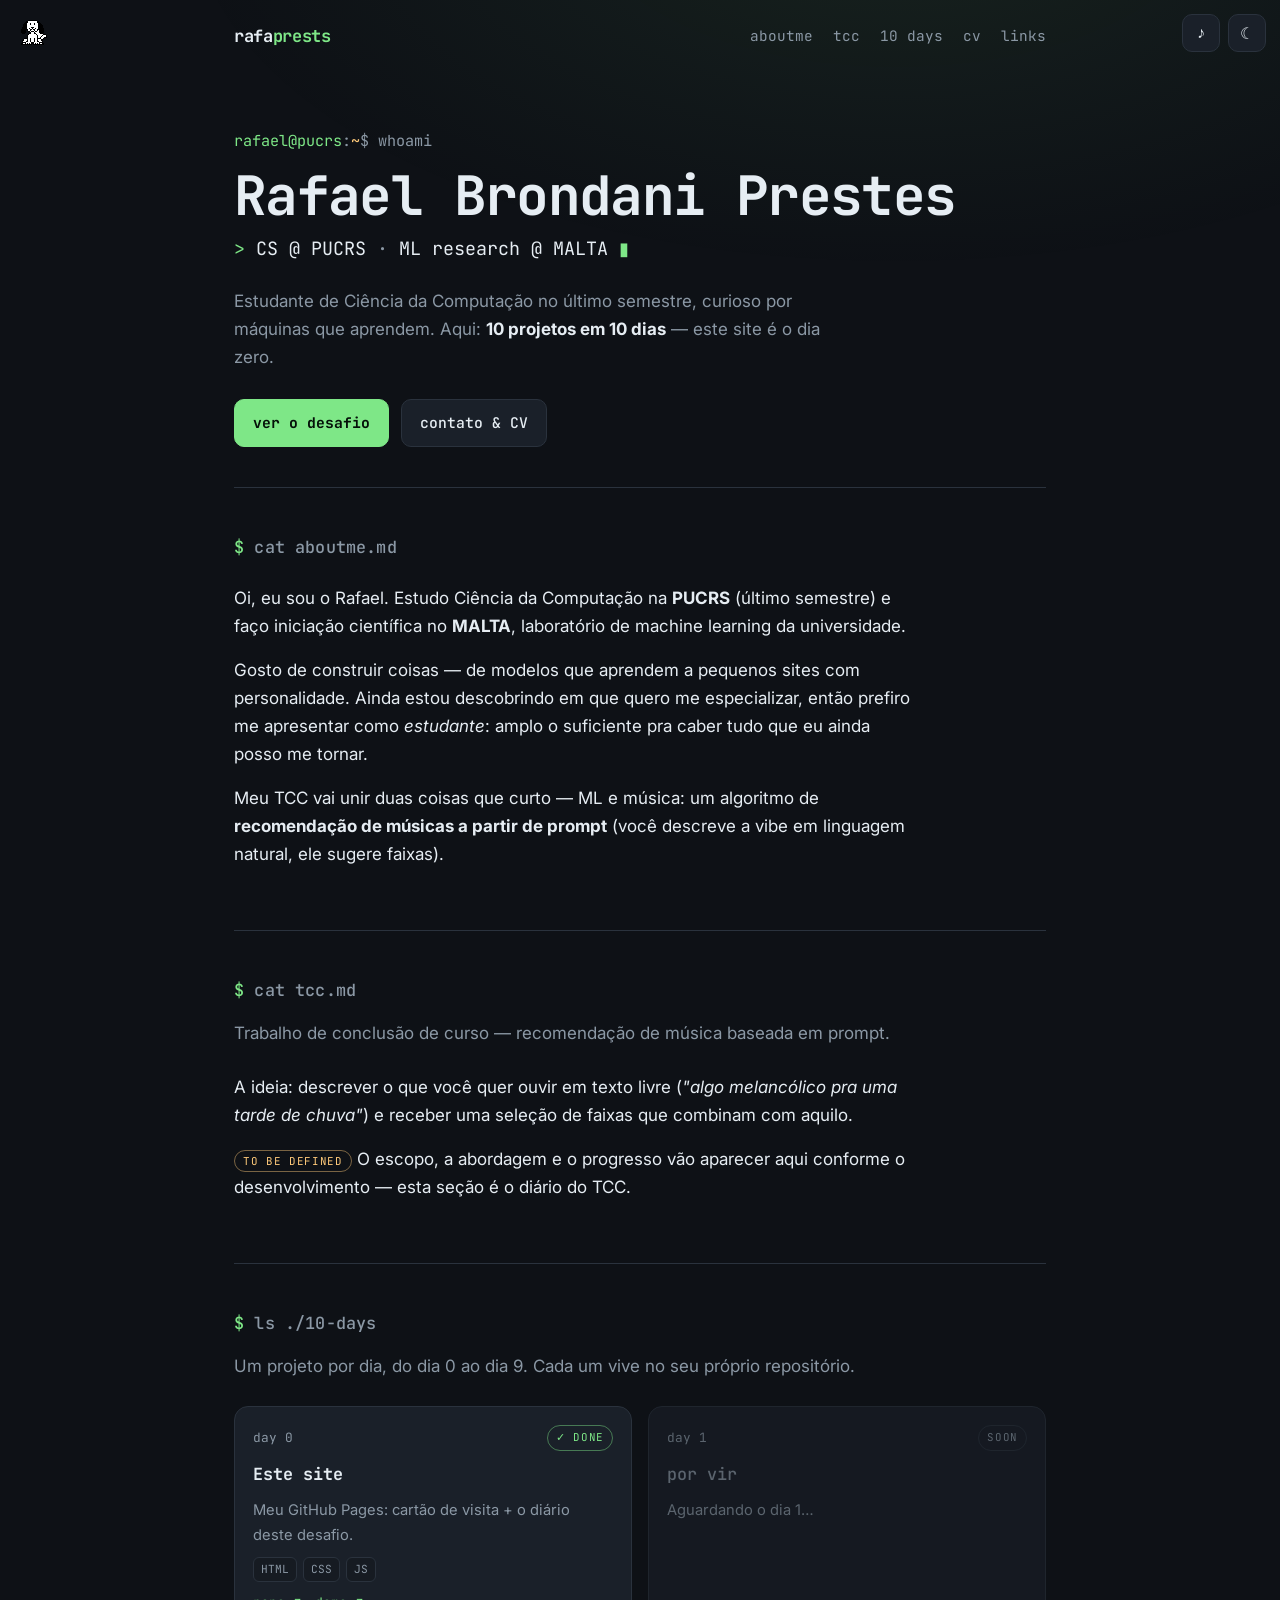
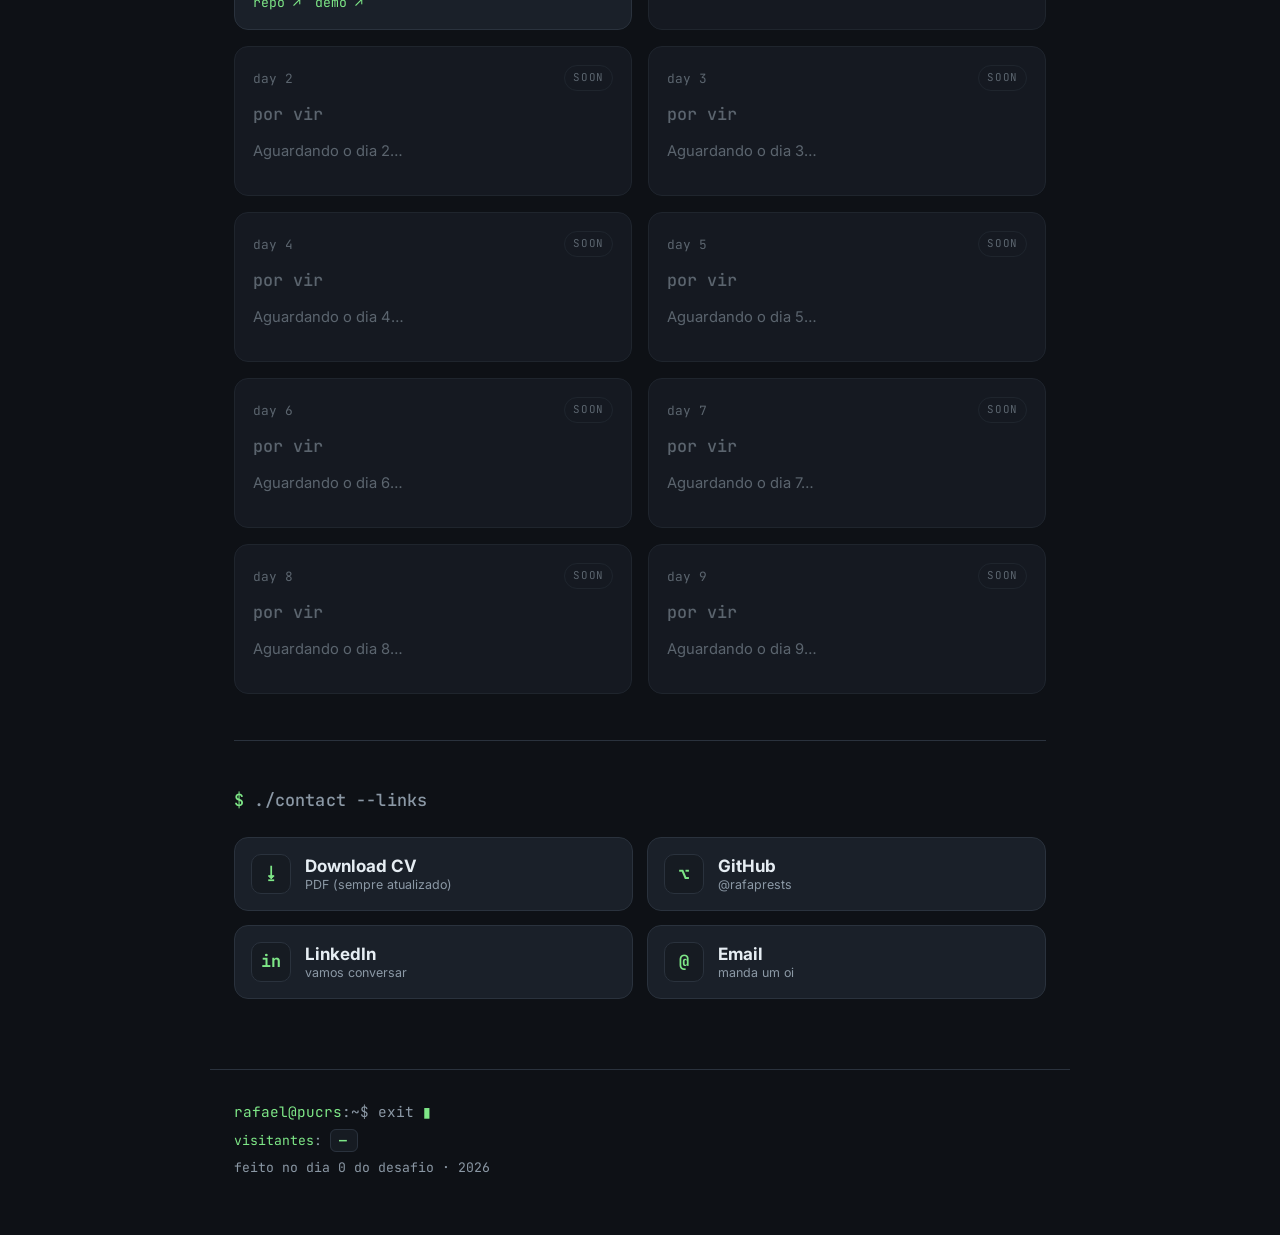
==== commit c1d61699: "Footer: drop 'abra o console' nudge (easter egg removed) Co-Authored-By: Claude Opus 4.8 <noreply@an" ====
--- a/index.html
+++ b/index.html
@@ -143,7 +143,7 @@
       <span class="accent">visitantes</span>:
       <span id="hitcount" class="hitcount" title="visitas ao site">······</span>
     </p>
-    <p class="dim small">feito no dia 0 do desafio · <span id="year"></span> · psst — abra o console 👀</p>
+    <p class="dim small">feito no dia 0 do desafio · <span id="year"></span></p>
   </footer>
 
   <audio id="ambient" loop preload="none">
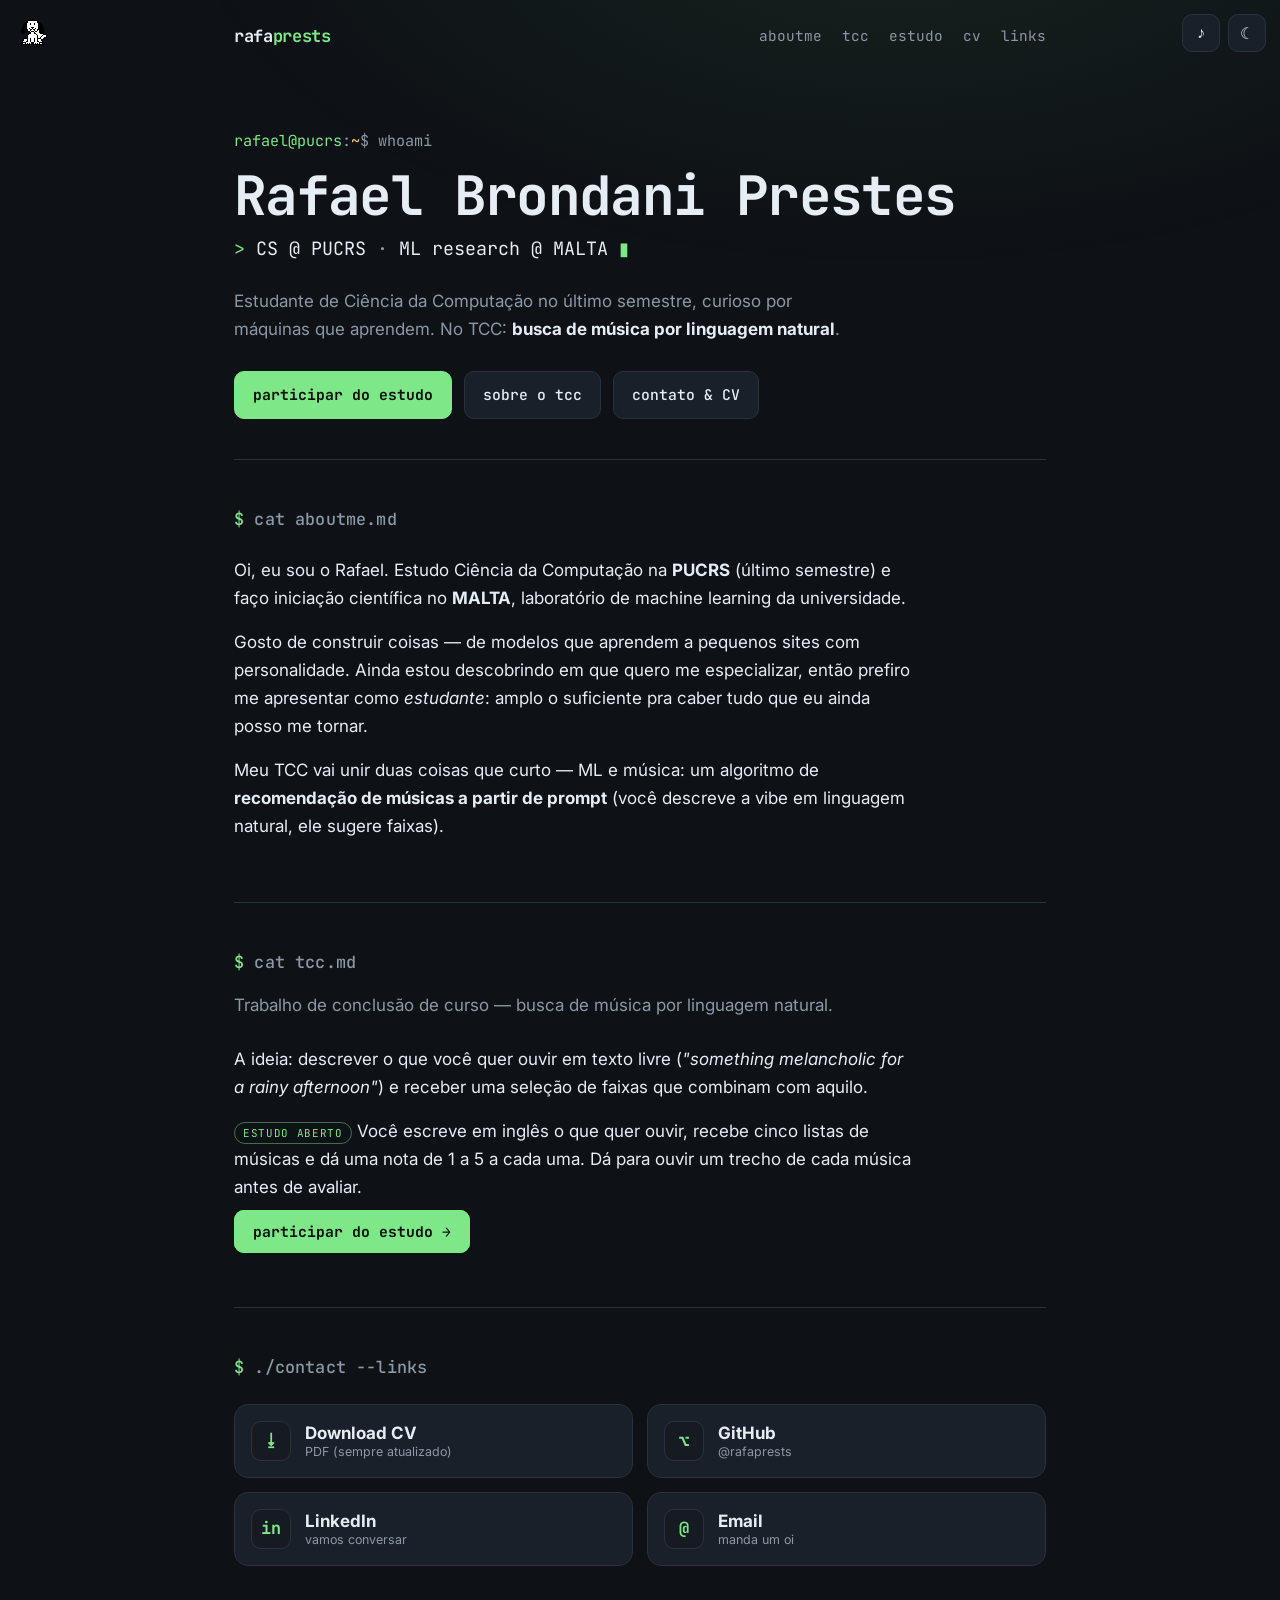
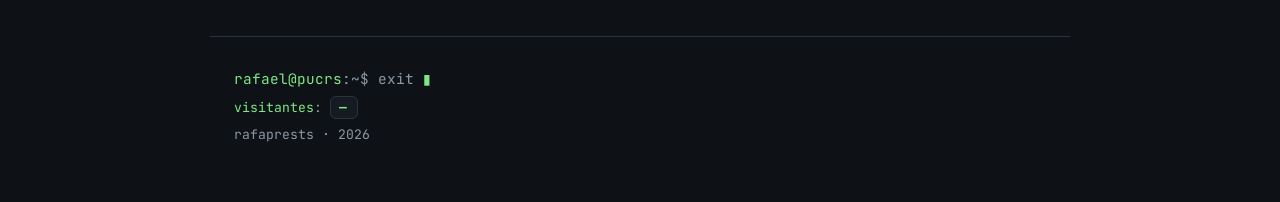
==== commit 883ded33: "Drop the 10-days challenge; TCC section with a link to the study /estudo/ redirects to the TCC study" ====
--- a/index.html
+++ b/index.html
@@ -4,12 +4,12 @@
   <meta charset="utf-8" />
   <meta name="viewport" content="width=device-width, initial-scale=1" />
   <title>Rafael Brondani Prestes</title>
-  <meta name="description" content="Rafael Brondani Prestes — CS student @ PUCRS, ML research @ MALTA. 10 projects in 10 days." />
+  <meta name="description" content="Rafael Brondani Prestes — CS student @ PUCRS, ML research @ MALTA. TCC: music search in natural language." />
   <meta name="color-scheme" content="dark light" />
 
   <!-- Open Graph -->
   <meta property="og:title" content="Rafael Brondani Prestes" />
-  <meta property="og:description" content="CS student @ PUCRS · ML research @ MALTA · 10 projects in 10 days." />
+  <meta property="og:description" content="CS student @ PUCRS · ML research @ MALTA · TCC: music search in natural language." />
   <meta property="og:type" content="website" />
 
   <link rel="icon" href="assets/favicon.svg" type="image/svg+xml" />
@@ -37,7 +37,7 @@
     <nav class="nav" aria-label="Primary">
       <a href="#aboutme">aboutme</a>
       <a href="#tcc">tcc</a>
-      <a href="#days">10&nbsp;days</a>
+      <a href="estudo/">estudo</a>
       <a href="#contact">cv</a>
       <a href="#contact">links</a>
     </nav>
@@ -54,10 +54,11 @@
       </p>
       <p class="hero-sub">
         Estudante de Ciência da Computação no último semestre, curioso por máquinas que
-        aprendem. Aqui: <strong>10 projetos em 10 dias</strong> — este site é o dia zero.
+        aprendem. No TCC: <strong>busca de música por linguagem natural</strong>.
       </p>
       <div class="hero-cta">
-        <a class="btn btn-primary" href="#days">ver o desafio</a>
+        <a class="btn btn-primary" href="estudo/">participar do estudo</a>
+        <a class="btn" href="#tcc">sobre o tcc</a>
         <a class="btn" href="#contact">contato &amp; CV</a>
       </div>
     </section>
@@ -89,28 +90,22 @@
     <section id="tcc" class="section">
       <h2 class="section-title"><span class="accent">$</span> cat tcc.md</h2>
       <p class="section-lead">
-        Trabalho de conclusão de curso — recomendação de música baseada em prompt.
+        Trabalho de conclusão de curso — busca de música por linguagem natural.
       </p>
       <div class="about">
         <p>
-          A ideia: descrever o que você quer ouvir em texto livre (<em>"algo melancólico pra
-          uma tarde de chuva"</em>) e receber uma seleção de faixas que combinam com aquilo.
+          A ideia: descrever o que você quer ouvir em texto livre (<em>"something melancholic
+          for a rainy afternoon"</em>) e receber uma seleção de faixas que combinam com aquilo.
         </p>
         <p>
-          <span class="badge wip">to be defined</span>
-          O escopo, a abordagem e o progresso vão aparecer aqui conforme o desenvolvimento —
-          esta seção é o diário do TCC.
+          <span class="badge done">estudo aberto</span>
+          Você escreve em inglês o que quer ouvir, recebe cinco listas de músicas e dá uma nota
+          de 1 a 5 a cada uma. Dá para ouvir um trecho de cada música antes de avaliar.
+        </p>
+        <p>
+          <a class="btn btn-primary" href="estudo/">participar do estudo →</a>
         </p>
       </div>
-    </section>
-
-    <!-- 10 DAYS -->
-    <section id="days" class="section">
-      <h2 class="section-title"><span class="accent">$</span> ls ./10-days</h2>
-      <p class="section-lead">
-        Um projeto por dia, do dia 0 ao dia 9. Cada um vive no seu próprio repositório.
-      </p>
-      <ol id="projects-grid" class="grid" aria-label="10 days of projects"></ol>
     </section>
 
     <!-- CONTACT / CV -->
@@ -143,7 +138,7 @@
       <span class="accent">visitantes</span>:
       <span id="hitcount" class="hitcount" title="visitas ao site">······</span>
     </p>
-    <p class="dim small">feito no dia 0 do desafio · <span id="year"></span></p>
+    <p class="dim small">rafaprests · <span id="year"></span></p>
   </footer>
 
   <audio id="ambient" loop preload="none">
@@ -151,7 +146,6 @@
     <source src="assets/ambient.mp3" type="audio/mpeg" />
   </audio>
 
-  <script src="projects.js"></script>
   <script src="main.js"></script>
   <!-- oneko: cachorrinho (Snoopy) que persegue o cursor. data-cat aponta pro sprite local. -->
   <script src="oneko.js" data-cat="assets/dog.png"></script>
--- a/styles.css
+++ b/styles.css
@@ -151,23 +151,7 @@
 .about p { margin: 0 0 16px; }
 .about strong { color: var(--text); }
 
-/* ---------- 10 days grid ---------- */
-.grid {
-  list-style: none; margin: 0; padding: 0;
-  display: grid; gap: 16px;
-  grid-template-columns: repeat(2, 1fr);
-}
-.card {
-  background: var(--surface); border: 1px solid var(--border);
-  border-radius: var(--radius); padding: 18px 18px 16px;
-  display: flex; flex-direction: column; gap: 10px; min-height: 150px;
-  transition: transform .18s ease, border-color .18s ease, box-shadow .18s ease;
-}
-.card:hover { transform: translateY(-3px); border-color: color-mix(in srgb, var(--accent) 60%, var(--border)); box-shadow: var(--shadow); }
-.card.is-soon { opacity: .62; }
-
-.card-head { display: flex; align-items: center; justify-content: space-between; gap: 8px; }
-.card-day { font-family: var(--mono); font-size: .8rem; color: var(--text-dim); }
+/* ---------- badge (seção do tcc) ---------- */
 .badge {
   font-family: var(--mono); font-size: .68rem; text-transform: uppercase;
   letter-spacing: .06em; padding: 3px 8px; border-radius: 999px;
@@ -175,17 +159,6 @@
 }
 .badge.done { color: var(--accent);   border-color: color-mix(in srgb, var(--accent) 45%, transparent); }
 .badge.wip  { color: var(--accent-2); border-color: color-mix(in srgb, var(--accent-2) 45%, transparent); }
-
-.card-title { font-family: var(--mono); font-weight: 700; font-size: 1.05rem; margin: 0; }
-.card-title.muted { color: var(--text-dim); font-weight: 500; }
-.card-blurb { color: var(--text-dim); font-size: .92rem; margin: 0; flex: 1; }
-
-.tags { display: flex; flex-wrap: wrap; gap: 6px; }
-.tag { font-family: var(--mono); font-size: .7rem; color: var(--text-dim); background: var(--bg-soft); border: 1px solid var(--border); padding: 2px 7px; border-radius: 6px; }
-
-.card-links { display: flex; gap: 14px; font-family: var(--mono); font-size: .82rem; }
-.card-links a { color: var(--accent); }
-.card-links a:hover { text-decoration: underline; }
 
 /* ---------- contact ---------- */
 .contact { display: grid; grid-template-columns: repeat(2, 1fr); gap: 14px; }
@@ -222,7 +195,7 @@
 @media (max-width: 640px) {
   body { font-size: 16px; }
   .nav { gap: 14px; }
-  .grid, .contact { grid-template-columns: 1fr; }
+  .contact { grid-template-columns: 1fr; }
   .topbar { padding: 18px; }
   main { padding: 0 18px; }
 }
